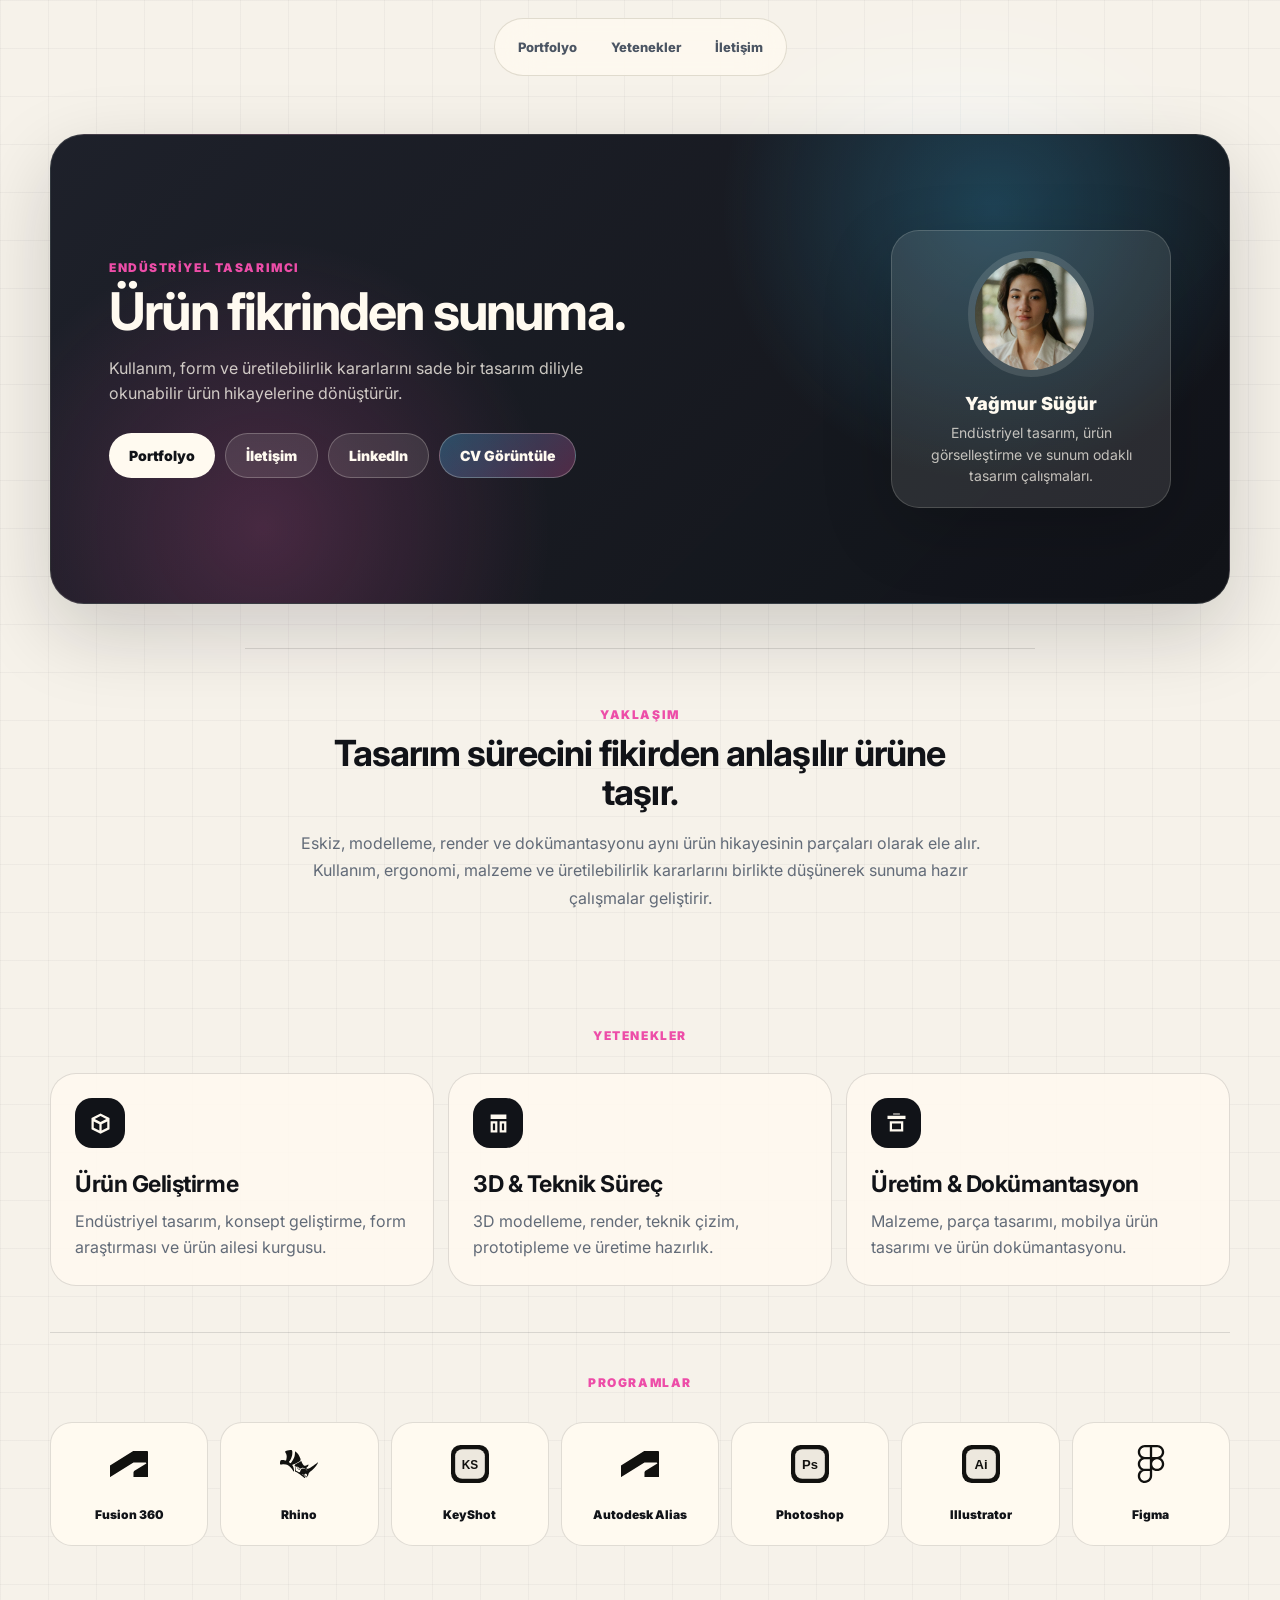
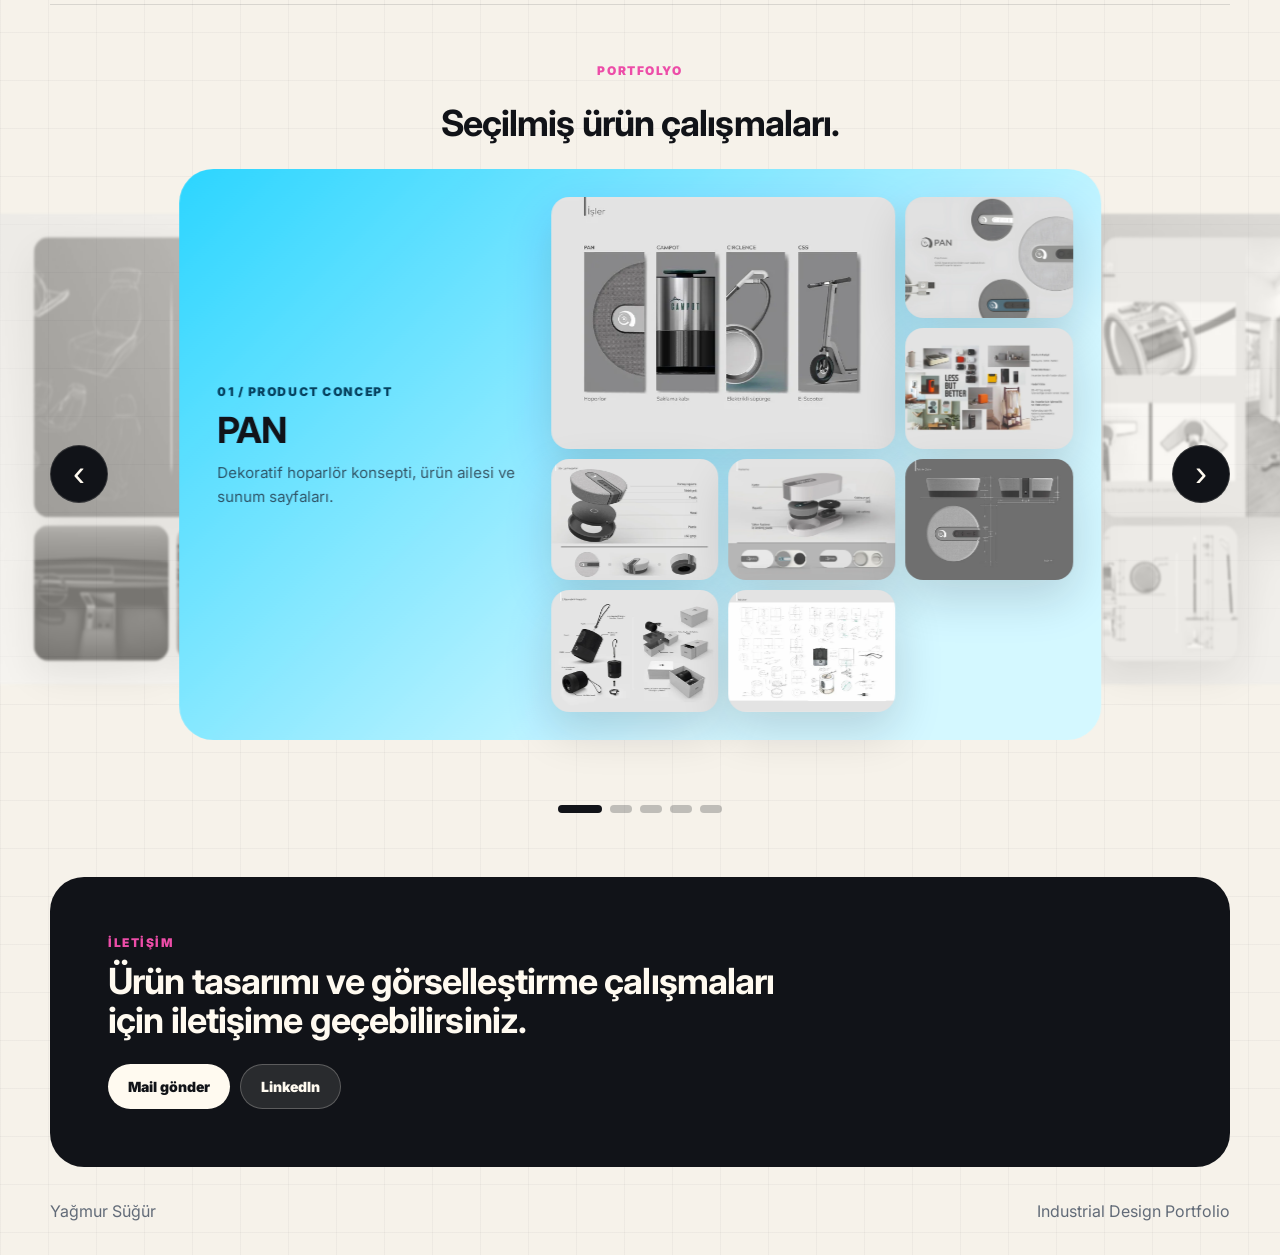
==== index.html @ 75acb57d "Refine portfolio layout and interactions" ====
<!doctype html>
<html lang="tr">
  <head>
    <meta charset="UTF-8" />
    <meta name="viewport" content="width=device-width, initial-scale=1.0" />
    <meta
      name="description"
      content="Yağmur Süğür endüstriyel tasarım portfolyosu. Ürün tasarımı, 3D modelleme, render, teknik çizim, prototipleme ve ürün görselleştirme çalışmaları."
    />
    <title>Yağmur Süğür | Industrial Design Portfolio</title>
    <link rel="icon" href="favicon.svg" type="image/svg+xml" />
    <link rel="preconnect" href="https://fonts.googleapis.com" />
    <link rel="preconnect" href="https://fonts.gstatic.com" crossorigin />
    <link
      href="https://fonts.googleapis.com/css2?family=Inter:wght@400;500;600;700;800;900&display=swap"
      rel="stylesheet"
    />
    <link rel="stylesheet" href="styles.css" />
  </head>
  <body>
    <header class="site-header">
      <nav class="nav" aria-label="Ana menü">
        <a href="#portfolio">Portfolyo</a>
        <a href="#skills">Yetenekler</a>
        <a href="#contact">İletişim</a>
      </nav>
    </header>

    <main id="top">
      <section class="hero-shell">
        <div class="mesh mesh-blue"></div>
        <div class="mesh mesh-pink"></div>
        <div class="mesh mesh-violet"></div>
        <div class="mesh mesh-mint"></div>

        <div class="hero-panel reveal">
          <div class="hero-copy">
            <p class="eyebrow">Endüstriyel Tasarımcı</p>
            <h1>Ürün fikrinden sunuma.</h1>
            <p>
              Kullanım, form ve üretilebilirlik kararlarını sade bir tasarım diliyle
              okunabilir ürün hikayelerine dönüştürür.
            </p>
            <div class="hero-actions">
              <a class="button primary" href="#portfolio">Portfolyo</a>
              <a class="button secondary" href="#contact">İletişim</a>
              <a
                class="button secondary"
                href="https://www.linkedin.com/in/yagmursugur/"
                target="_blank"
                rel="noreferrer"
              >
                LinkedIn
              </a>
              <a
                class="button ghost"
                href="assets/cv/Yagmur_Sugur_CV_2026.pdf"
                target="_blank"
                rel="noreferrer"
              >
                CV Görüntüle
              </a>
            </div>
          </div>

          <aside class="identity-card" aria-label="Yağmur Süğür hakkında">
            <img src="assets/profile/yagmur-sugur.webp" alt="Yağmur Süğür portre fotoğrafı" />
            <div>
              <p class="profile-name">Yağmur Süğür</p>
              <p>Endüstriyel tasarım, ürün görselleştirme ve sunum odaklı tasarım çalışmaları.</p>
            </div>
          </aside>
        </div>
      </section>

      <section class="statement reveal">
        <p class="section-kicker">Yaklaşım</p>
        <h2>Tasarım sürecini fikirden anlaşılır ürüne taşır.</h2>
        <p>
          Eskiz, modelleme, render ve dokümantasyonu aynı ürün hikayesinin parçaları
          olarak ele alır. Kullanım, ergonomi, malzeme ve üretilebilirlik kararlarını
          birlikte düşünerek sunuma hazır çalışmalar geliştirir.
        </p>
      </section>

      <section id="skills" class="skills-section reveal">
        <div class="section-heading compact-heading">
          <p class="section-kicker">Yetenekler</p>
        </div>
        <div class="skill-board">
          <article>
            <span class="skill-icon" aria-hidden="true">
              <svg viewBox="0 0 24 24"><path d="M12 3 4 7v10l8 4 8-4V7l-8-4Zm0 2.4 5.1 2.6L12 10.6 6.9 8 12 5.4ZM6 10.2l5 2.5v5.6l-5-2.5v-5.6Zm12 0v5.6l-5 2.5v-5.6l5-2.5Z"/></svg>
            </span>
            <h3>Ürün Geliştirme</h3>
            <p>Endüstriyel tasarım, konsept geliştirme, form araştırması ve ürün ailesi kurgusu.</p>
          </article>
          <article>
            <span class="skill-icon" aria-hidden="true">
              <svg viewBox="0 0 24 24"><path d="M5 4h14v4H5V4Zm0 6h6v10H5V10Zm8 0h6v10h-6V10Zm2 2v6h2v-6h-2Zm-8 0v6h2v-6H7Z"/></svg>
            </span>
            <h3>3D & Teknik Süreç</h3>
            <p>3D modelleme, render, teknik çizim, prototipleme ve üretime hazırlık.</p>
          </article>
          <article>
            <span class="skill-icon" aria-hidden="true">
              <svg viewBox="0 0 24 24"><path d="M4 5h16v3H4V5Zm2 5h12v9H6v-9Zm2 2v5h8v-5H8Zm1-9h6v1H9V3Z"/></svg>
            </span>
            <h3>Üretim & Dokümantasyon</h3>
            <p>Malzeme, parça tasarımı, mobilya ürün tasarımı ve ürün dokümantasyonu.</p>
          </article>
        </div>

        <div class="program-section reveal">
          <p class="section-kicker">Programlar</p>
          <div class="program-grid">
            <article><img src="assets/logos/autodesk.svg" alt="" /><span>Fusion 360</span></article>
            <article><img src="assets/logos/rhinoceros.svg" alt="" /><span>Rhino</span></article>
            <article><img src="assets/logos/keyshot.svg" alt="" /><span>KeyShot</span></article>
            <article><img src="assets/logos/autodesk.svg" alt="" /><span>Autodesk Alias</span></article>
            <article><img src="assets/logos/photoshop.svg" alt="" /><span>Photoshop</span></article>
            <article><img src="assets/logos/illustrator.svg" alt="" /><span>Illustrator</span></article>
            <article><img src="assets/logos/figma.svg" alt="" /><span>Figma</span></article>
          </div>
        </div>
      </section>

      <section id="portfolio" class="portfolio-section reveal">
        <div class="section-heading">
          <p class="section-kicker">Portfolyo</p>
          <h2>Seçilmiş ürün çalışmaları.</h2>
        </div>

        <div class="project-carousel" aria-label="Portfolyo carousel">
          <button class="carousel-control prev" type="button" aria-label="Önceki proje">‹</button>
          <div class="carousel-stage">
            <div class="project-track">
              <article class="project-card pan" data-project-card>
                <div class="project-info">
                  <p class="project-index">01 / Product Concept</p>
                  <h3>PAN</h3>
                  <p>Dekoratif hoparlör konsepti, ürün ailesi ve sunum sayfaları.</p>
                </div>
                <div class="project-gallery" data-project="pan"></div>
              </article>

              <article class="project-card circlence" data-project-card>
                <div class="project-info">
                  <p class="project-index">02 / Product Design</p>
                  <h3>Circlence</h3>
                  <p>Form, ölçülendirme ve kullanım bağlamını birleştiren konsept çalışma.</p>
                </div>
                <div class="project-gallery" data-project="circlence"></div>
              </article>

              <article class="project-card scooter" data-project-card>
                <div class="project-info">
                  <p class="project-index">03 / Mobility Detail</p>
                  <h3>Scooter Parça Tasarımı</h3>
                  <p>Mikro mobilite için parça çözümü, teknik detay ve ürün anlatımı.</p>
                </div>
                <div class="project-gallery" data-project="scooter"></div>
              </article>

              <article class="project-card campot" data-project-card>
                <div class="project-info">
                  <p class="project-index">04 / Outdoor Product</p>
                  <h3>Campot</h3>
                  <p>Dış mekan ürünü için eskiz, render ve konsept sunum dili.</p>
                </div>
                <div class="project-gallery" data-project="campot"></div>
              </article>

              <article class="project-card eskiz" data-project-card>
                <div class="project-info">
                  <p class="project-index">05 / Sketch Archive</p>
                  <h3>Eskiz ve İdeasyon</h3>
                  <p>Hızlı eskiz, oran araştırması ve form denemeleri.</p>
                </div>
                <div class="project-gallery" data-project="eskiz"></div>
              </article>
            </div>
          </div>
          <button class="carousel-control next" type="button" aria-label="Sonraki proje">›</button>
          <div class="carousel-dots" aria-label="Carousel göstergeleri"></div>
        </div>
      </section>

      <section id="contact" class="contact reveal">
        <p class="section-kicker">İletişim</p>
        <h2>Ürün tasarımı ve görselleştirme çalışmaları için iletişime geçebilirsiniz.</h2>
        <div class="contact-actions">
          <a class="button primary" href="mailto:yagmur.sugur13@gmail.com">Mail gönder</a>
          <a
            class="button secondary"
            href="https://www.linkedin.com/in/yagmursugur/"
            target="_blank"
            rel="noreferrer"
          >
            LinkedIn
          </a>
        </div>
      </section>
    </main>

    <footer class="footer">
      <span>Yağmur Süğür</span>
      <span>Industrial Design Portfolio</span>
    </footer>

    <dialog class="lightbox" id="lightbox">
      <button class="lightbox-close" aria-label="Görseli kapat">×</button>
      <img id="lightboxImage" alt="" />
      <p id="lightboxCaption"></p>
    </dialog>

    <script src="script.js"></script>
  </body>
</html>
---- styles.css ----
:root {
  --ink: #111318;
  --hero: #171a21;
  --muted: #626b78;
  --paper: #f6f2ea;
  --cream: #fffaf0;
  --line: rgba(17, 19, 24, 0.13);
  --blue: #37c7ff;
  --pink: #ff5bb7;
  --violet: #986dff;
  --mint: #42f2bf;
  --shadow: 0 28px 80px rgba(17, 19, 24, 0.18);
}

* {
  box-sizing: border-box;
}

html {
  scroll-behavior: smooth;
}

body {
  margin: 0;
  background:
    linear-gradient(rgba(17, 19, 24, 0.035) 1px, transparent 1px),
    linear-gradient(90deg, rgba(17, 19, 24, 0.035) 1px, transparent 1px),
    var(--paper);
  background-size: 48px 48px;
  color: var(--ink);
  font-family: Inter, Arial, sans-serif;
  letter-spacing: 0;
}

img,
svg {
  display: block;
  max-width: 100%;
}

a {
  color: inherit;
  text-decoration: none;
}

.site-header {
  align-items: center;
  backdrop-filter: blur(22px);
  background: rgba(255, 250, 240, 0.78);
  border: 1px solid rgba(221, 215, 202, 0.9);
  border-radius: 999px;
  display: flex;
  justify-content: center;
  margin: 18px auto 0;
  padding: 8px;
  position: sticky;
  top: 16px;
  width: fit-content;
  max-width: calc(100% - 32px);
  z-index: 50;
}

.nav {
  display: flex;
  gap: 4px;
  justify-content: center;
}

.nav a {
  border-radius: 999px;
  color: #4b5563;
  font-size: 13px;
  font-weight: 800;
  padding: 12px 15px;
  transition: background 180ms ease, color 180ms ease;
}

.nav a:hover {
  background: var(--ink);
  color: var(--cream);
}

main,
.footer {
  margin-inline: auto;
  width: min(1180px, calc(100% - 32px));
}

.hero-shell {
  padding: 58px 0 44px;
  position: relative;
}

.mesh {
  border-radius: 999px;
  filter: blur(58px);
  mix-blend-mode: screen;
  opacity: 0.72;
  position: absolute;
  z-index: 0;
}

.mesh-blue {
  animation: meshBlue 14s ease-in-out infinite alternate;
  background: var(--blue);
  height: 290px;
  right: 8%;
  top: 34px;
  width: 350px;
}

.mesh-pink {
  animation: meshPink 16s ease-in-out infinite alternate;
  background: var(--pink);
  bottom: 58px;
  height: 250px;
  left: 8%;
  width: 320px;
}

.mesh-violet {
  animation: meshViolet 18s ease-in-out infinite alternate;
  background: var(--violet);
  height: 240px;
  left: 46%;
  top: 138px;
  width: 280px;
}

.mesh-mint {
  animation: meshMint 17s ease-in-out infinite alternate;
  background: var(--mint);
  bottom: 100px;
  height: 220px;
  right: 28%;
  width: 260px;
}

.hero-panel {
  background:
    radial-gradient(circle at 80% 16%, rgba(55, 199, 255, 0.24), transparent 17rem),
    radial-gradient(circle at 18% 84%, rgba(255, 91, 183, 0.2), transparent 18rem),
    linear-gradient(135deg, rgba(30, 33, 43, 0.96), rgba(17, 19, 24, 0.99)),
    var(--hero);
  border: 1px solid rgba(255, 250, 240, 0.12);
  border-radius: 34px;
  box-shadow: var(--shadow);
  color: var(--cream);
  display: grid;
  gap: clamp(24px, 4vw, 50px);
  grid-template-columns: minmax(0, 1fr) 280px;
  min-height: 470px;
  overflow: visible;
  padding: clamp(28px, 5vw, 58px);
  position: relative;
  z-index: 1;
}

.hero-copy {
  align-self: center;
  max-width: 660px;
}

.eyebrow,
.section-kicker,
.project-index {
  color: #ed4da8;
  font-size: 12px;
  font-weight: 900;
  letter-spacing: 0.13em;
  margin: 0 0 12px;
  text-transform: uppercase;
}

h1,
h2,
h3,
p {
  margin-top: 0;
}

h1 {
  font-size: clamp(34px, 5vw, 52px);
  letter-spacing: -0.035em;
  line-height: 0.98;
  margin-bottom: 18px;
}

h2 {
  font-size: clamp(25px, 3vw, 36px);
  letter-spacing: -0.025em;
  line-height: 1.08;
  margin-bottom: 0;
}

h3 {
  font-size: clamp(23px, 3vw, 36px);
  letter-spacing: -0.025em;
  line-height: 1.06;
  margin-bottom: 12px;
}

.hero-copy p:not(.eyebrow) {
  color: rgba(255, 250, 240, 0.78);
  font-size: 16px;
  line-height: 1.62;
  max-width: 540px;
}

.hero-actions,
.contact-actions {
  display: flex;
  flex-wrap: wrap;
  gap: 10px;
}

.hero-actions {
  margin-top: 26px;
}

.button {
  align-items: center;
  border-radius: 999px;
  display: inline-flex;
  font-size: 14px;
  font-weight: 900;
  min-height: 45px;
  padding: 0 20px;
  transition: transform 180ms ease, background 180ms ease, color 180ms ease, border-color 180ms ease;
}

.button:hover {
  transform: translateY(-2px);
}

.button.primary {
  background: var(--cream);
  color: var(--ink);
}

.button.secondary {
  background: rgba(255, 250, 240, 0.1);
  border: 1px solid rgba(255, 250, 240, 0.24);
  color: var(--cream);
}

.button.secondary:hover {
  background: rgba(255, 250, 240, 0.18);
}

.button.ghost {
  background: linear-gradient(135deg, rgba(55, 199, 255, 0.28), rgba(255, 91, 183, 0.25));
  border: 1px solid rgba(255, 250, 240, 0.26);
  color: var(--cream);
}

.identity-card {
  align-self: center;
  background: rgba(255, 250, 240, 0.1);
  border: 1px solid rgba(255, 250, 240, 0.16);
  border-radius: 28px;
  box-shadow: 0 22px 70px rgba(0, 0, 0, 0.18);
  display: grid;
  justify-items: center;
  padding: 20px;
  text-align: center;
}

.identity-card img {
  aspect-ratio: 1;
  border: 7px solid rgba(255, 250, 240, 0.12);
  border-radius: 50%;
  height: 126px;
  margin-bottom: 16px;
  object-fit: cover;
  width: 126px;
}

.profile-name {
  color: var(--cream);
  font-size: 18px;
  font-weight: 900;
  margin-bottom: 8px;
}

.identity-card p:not(.profile-name) {
  color: rgba(255, 250, 240, 0.72);
  font-size: 14px;
  line-height: 1.55;
  margin-bottom: 0;
}

.statement,
.skills-section,
.portfolio-section {
  padding: 58px 0;
}

.statement {
  border-top: 1px solid var(--line);
  margin-inline: auto;
  max-width: 790px;
  text-align: center;
}

.statement h2 {
  margin-inline: auto;
  max-width: 690px;
}

.statement p:last-child {
  color: var(--muted);
  font-size: 16px;
  line-height: 1.72;
  margin: 18px auto 0;
  max-width: 720px;
}

.section-heading {
  display: grid;
  gap: 14px;
  justify-items: center;
  margin-bottom: 26px;
  text-align: center;
}

.compact-heading {
  margin-bottom: 18px;
}

.skill-board {
  display: grid;
  gap: 14px;
  grid-template-columns: repeat(3, 1fr);
}

.skill-board article {
  background: rgba(255, 250, 240, 0.86);
  border: 1px solid var(--line);
  border-radius: 26px;
  min-height: 210px;
  padding: 24px;
}

.skill-icon {
  align-items: center;
  background: var(--ink);
  border-radius: 17px;
  color: var(--cream);
  display: inline-flex;
  height: 50px;
  justify-content: center;
  margin-bottom: 24px;
  width: 50px;
}

.skill-icon svg {
  fill: currentColor;
  height: 27px;
  width: 27px;
}

.skill-board h3 {
  font-size: 23px;
  letter-spacing: -0.02em;
  line-height: 1.08;
}

.skill-board p {
  color: var(--muted);
  line-height: 1.62;
  margin-bottom: 0;
}

.program-section {
  border-top: 1px solid var(--line);
  display: grid;
  gap: 20px;
  justify-items: center;
  margin-top: 46px;
  padding-top: 42px;
  text-align: center;
}

.program-grid {
  display: grid;
  gap: 12px;
  grid-template-columns: repeat(7, minmax(0, 1fr));
  width: 100%;
}

.program-grid article {
  align-items: center;
  background: var(--cream);
  border: 1px solid var(--line);
  border-radius: 22px;
  display: grid;
  gap: 12px;
  justify-items: center;
  min-height: 124px;
  padding: 16px 10px;
  text-align: center;
}

.program-grid img {
  height: 38px;
  object-fit: contain;
  width: 38px;
}

.program-grid span {
  color: var(--ink);
  font-size: 12px;
  font-weight: 900;
  line-height: 1.2;
}

.portfolio-section {
  border-top: 1px solid var(--line);
  overflow: visible;
  padding-bottom: 64px;
}

.project-carousel {
  align-items: center;
  display: grid;
  grid-template-columns: 58px minmax(0, 1fr) 58px;
  gap: 12px;
  margin-inline: calc((100vw - min(1180px, calc(100vw - 32px))) / -2);
  padding-inline: max(18px, calc((100vw - 1180px) / 2));
  position: relative;
}

.carousel-stage {
  min-height: 610px;
  overflow: visible;
  perspective: 1500px;
  position: relative;
}

.project-track {
  height: 100%;
  position: relative;
}

.project-card {
  border-radius: 34px;
  color: var(--ink);
  display: grid;
  gap: 24px;
  grid-template-columns: 0.38fr 0.62fr;
  left: 50%;
  min-height: 560px;
  opacity: 0;
  padding: 28px;
  pointer-events: none;
  position: absolute;
  top: 0;
  transform: translateX(-50%) scale(0.82);
  transition: transform 580ms cubic-bezier(0.22, 1, 0.36, 1), opacity 580ms ease, filter 580ms ease;
  width: min(72vw, 980px);
}

.project-card.pan { background: linear-gradient(135deg, #3fd1ff, #d8f7ff 72%); }
.project-card.circlence { background: linear-gradient(135deg, #a681ff, #f0e9ff 72%); }
.project-card.scooter { background: linear-gradient(135deg, #36e9a8, #dffff0 72%); }
.project-card.campot { background: linear-gradient(135deg, #ff7b54, #ffe4cf 72%); }
.project-card.eskiz { background: linear-gradient(135deg, #c4f13d, #f4ffd7 72%); }

.project-card.is-active {
  filter: grayscale(0) saturate(1.16) blur(0);
  opacity: 1;
  pointer-events: auto;
  transform: translateX(-50%) translateZ(88px) scale(1);
  z-index: 4;
}

.project-card.is-prev {
  filter: grayscale(1) saturate(0) blur(1.5px);
  opacity: 0.52;
  transform: translateX(-108%) rotateY(16deg) scale(0.84);
  z-index: 2;
}

.project-card.is-next {
  filter: grayscale(1) saturate(0) blur(1.5px);
  opacity: 0.52;
  transform: translateX(8%) rotateY(-16deg) scale(0.84);
  z-index: 2;
}

.project-card.is-far {
  filter: grayscale(1) saturate(0) blur(4px);
  opacity: 0;
  transform: translateX(-50%) scale(0.72);
  z-index: 1;
}

.project-info {
  align-self: center;
  padding: 10px;
}

.project-card .project-index {
  color: #0d4058;
}

.project-info p:not(.project-index) {
  color: rgba(17, 19, 24, 0.68);
  font-size: 15px;
  line-height: 1.62;
  max-width: 370px;
}

.project-gallery {
  display: grid;
  gap: 10px;
  grid-template-columns: repeat(3, 1fr);
}

.project-gallery button {
  background: transparent;
  border: 0;
  cursor: zoom-in;
  padding: 0;
}

.project-gallery img {
  aspect-ratio: 1.38 / 1;
  background: var(--cream);
  border-radius: 18px;
  box-shadow: 0 18px 48px rgba(17, 19, 24, 0.16);
  height: 100%;
  object-fit: cover;
  transition: filter 180ms ease, transform 180ms ease;
  width: 100%;
}

.project-gallery button:first-child {
  grid-column: span 2;
  grid-row: span 2;
}

.project-gallery button:hover img {
  filter: saturate(1.08) contrast(1.04);
  transform: translateY(-3px);
}

.carousel-control {
  align-items: center;
  background: var(--ink);
  border: 1px solid rgba(255, 250, 240, 0.14);
  border-radius: 50%;
  color: var(--cream);
  cursor: pointer;
  display: inline-flex;
  font-size: 36px;
  height: 58px;
  justify-content: center;
  position: relative;
  z-index: 8;
  width: 58px;
}

.carousel-dots {
  display: flex;
  gap: 8px;
  grid-column: 2;
  justify-content: center;
  margin-top: 14px;
}

.carousel-dots button {
  background: rgba(17, 19, 24, 0.24);
  border: 0;
  border-radius: 999px;
  cursor: pointer;
  height: 8px;
  padding: 0;
  width: 22px;
}

.carousel-dots button.is-active {
  background: var(--ink);
  width: 44px;
}

.contact {
  background: var(--ink);
  border-radius: 34px;
  color: var(--cream);
  margin-bottom: 34px;
  padding: clamp(32px, 6vw, 58px);
}

.contact h2 {
  color: var(--cream);
  margin-bottom: 24px;
  max-width: 720px;
}

.contact .button.primary {
  background: var(--cream);
  color: var(--ink);
}

.footer {
  color: var(--muted);
  display: flex;
  justify-content: space-between;
  padding: 0 0 34px;
}

.lightbox {
  background: transparent;
  border: 0;
  height: 100%;
  max-height: none;
  max-width: none;
  padding: 24px;
  width: 100%;
}

.lightbox::backdrop {
  background: rgba(17, 19, 24, 0.9);
}

.lightbox img {
  border-radius: 18px;
  box-shadow: var(--shadow);
  margin: 34px auto 12px;
  max-height: calc(100vh - 110px);
  object-fit: contain;
}

.lightbox p {
  color: var(--cream);
  text-align: center;
}

.lightbox-close {
  background: var(--cream);
  border: 0;
  border-radius: 50%;
  cursor: pointer;
  font-size: 34px;
  height: 48px;
  line-height: 1;
  position: fixed;
  right: 24px;
  top: 20px;
  width: 48px;
}

.reveal {
  opacity: 0;
  transform: translateY(22px);
  transition: opacity 700ms ease, transform 700ms cubic-bezier(0.22, 1, 0.36, 1);
}

.reveal.is-visible {
  opacity: 1;
  transform: translateY(0);
}

@keyframes meshBlue {
  from { transform: translate3d(0, 0, 0) scale(1); }
  to { transform: translate3d(-86px, 42px, 0) scale(1.18); }
}

@keyframes meshPink {
  from { transform: translate3d(0, 0, 0) scale(1); }
  to { transform: translate3d(98px, -36px, 0) scale(1.14); }
}

@keyframes meshViolet {
  from { transform: translate3d(0, 0, 0) scale(1); }
  to { transform: translate3d(34px, 84px, 0) scale(1.2); }
}

@keyframes meshMint {
  from { transform: translate3d(0, 0, 0) scale(1); }
  to { transform: translate3d(-44px, -70px, 0) scale(1.16); }
}

@media (max-width: 1080px) {
  .hero-panel,
  .skill-board {
    grid-template-columns: 1fr;
  }

  .hero-panel {
    min-height: auto;
  }

  .identity-card {
    justify-self: start;
    max-width: 320px;
  }

  .program-grid {
    grid-template-columns: repeat(4, 1fr);
  }

  .project-card {
    grid-template-columns: 1fr;
    width: min(78vw, 900px);
  }

  .carousel-stage {
    min-height: 820px;
  }
}

@media (max-width: 780px) {
  .site-header {
    border-radius: 999px;
  }

  .nav {
    flex-wrap: wrap;
  }

  .program-grid {
    grid-template-columns: repeat(2, 1fr);
  }

  .project-carousel {
    grid-template-columns: 44px minmax(0, 1fr) 44px;
    margin-inline: -11px;
    padding-inline: 0;
  }

  .carousel-control {
    font-size: 28px;
    height: 44px;
    width: 44px;
  }

  .project-card {
    width: min(86vw, 640px);
  }

  .project-card.is-prev,
  .project-card.is-next {
    opacity: 0.24;
  }
}

@media (max-width: 560px) {
  main,
  .footer,
  .site-header {
    width: min(100% - 22px, 1180px);
  }

  h1 {
    font-size: 35px;
  }

  h2 {
    font-size: 28px;
  }

  .hero-shell,
  .statement,
  .skills-section,
  .portfolio-section {
    padding-block: 40px;
  }

  .hero-panel,
  .project-card {
    border-radius: 24px;
    padding: 18px;
  }

  .identity-card {
    justify-self: stretch;
    max-width: none;
  }

  .project-gallery {
    grid-template-columns: 1fr;
  }

  .project-gallery button:first-child {
    grid-column: auto;
    grid-row: auto;
  }

  .carousel-stage {
    min-height: 1080px;
  }

  .footer {
    flex-direction: column;
    gap: 8px;
  }
}

@media (prefers-reduced-motion: reduce) {
  html {
    scroll-behavior: auto;
  }

  *,
  *::before,
  *::after {
    animation-duration: 1ms !important;
    animation-iteration-count: 1 !important;
    scroll-behavior: auto !important;
    transition-duration: 1ms !important;
  }

  .reveal {
    opacity: 1;
    transform: none;
  }
}
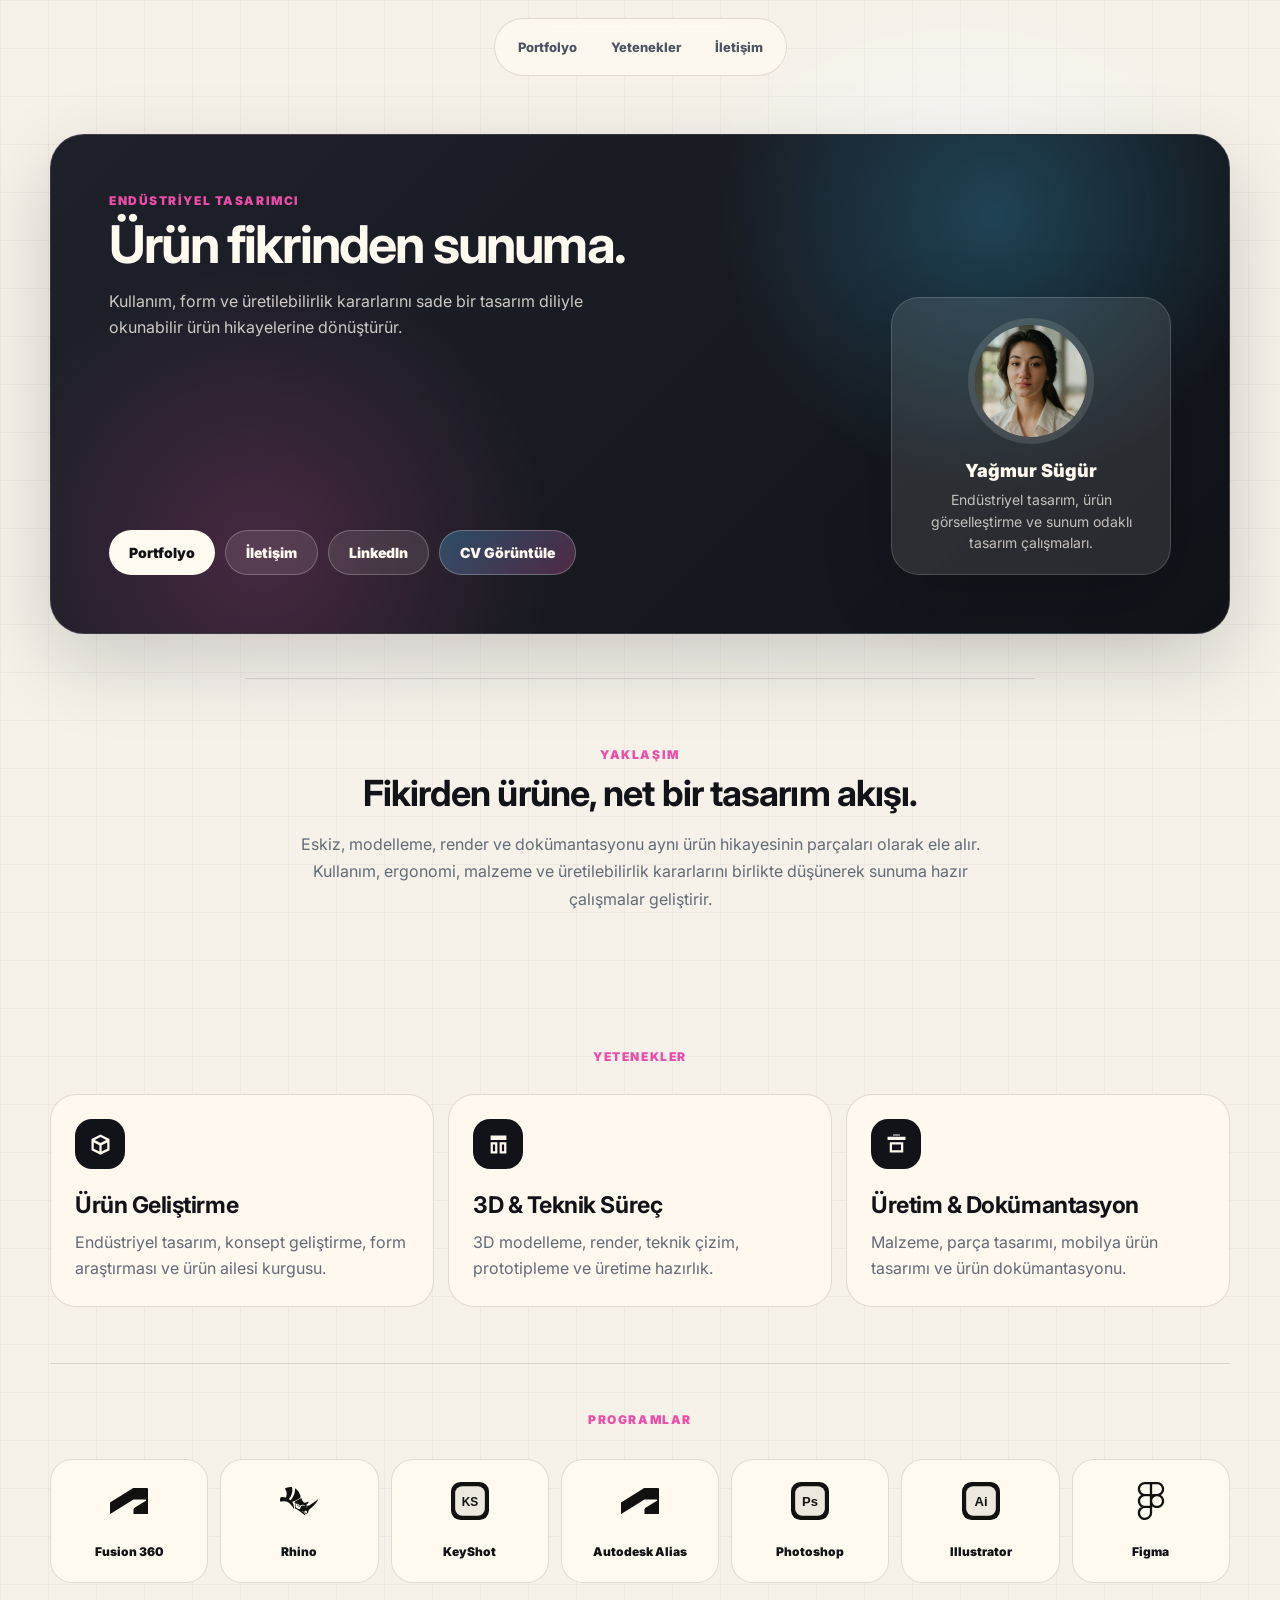
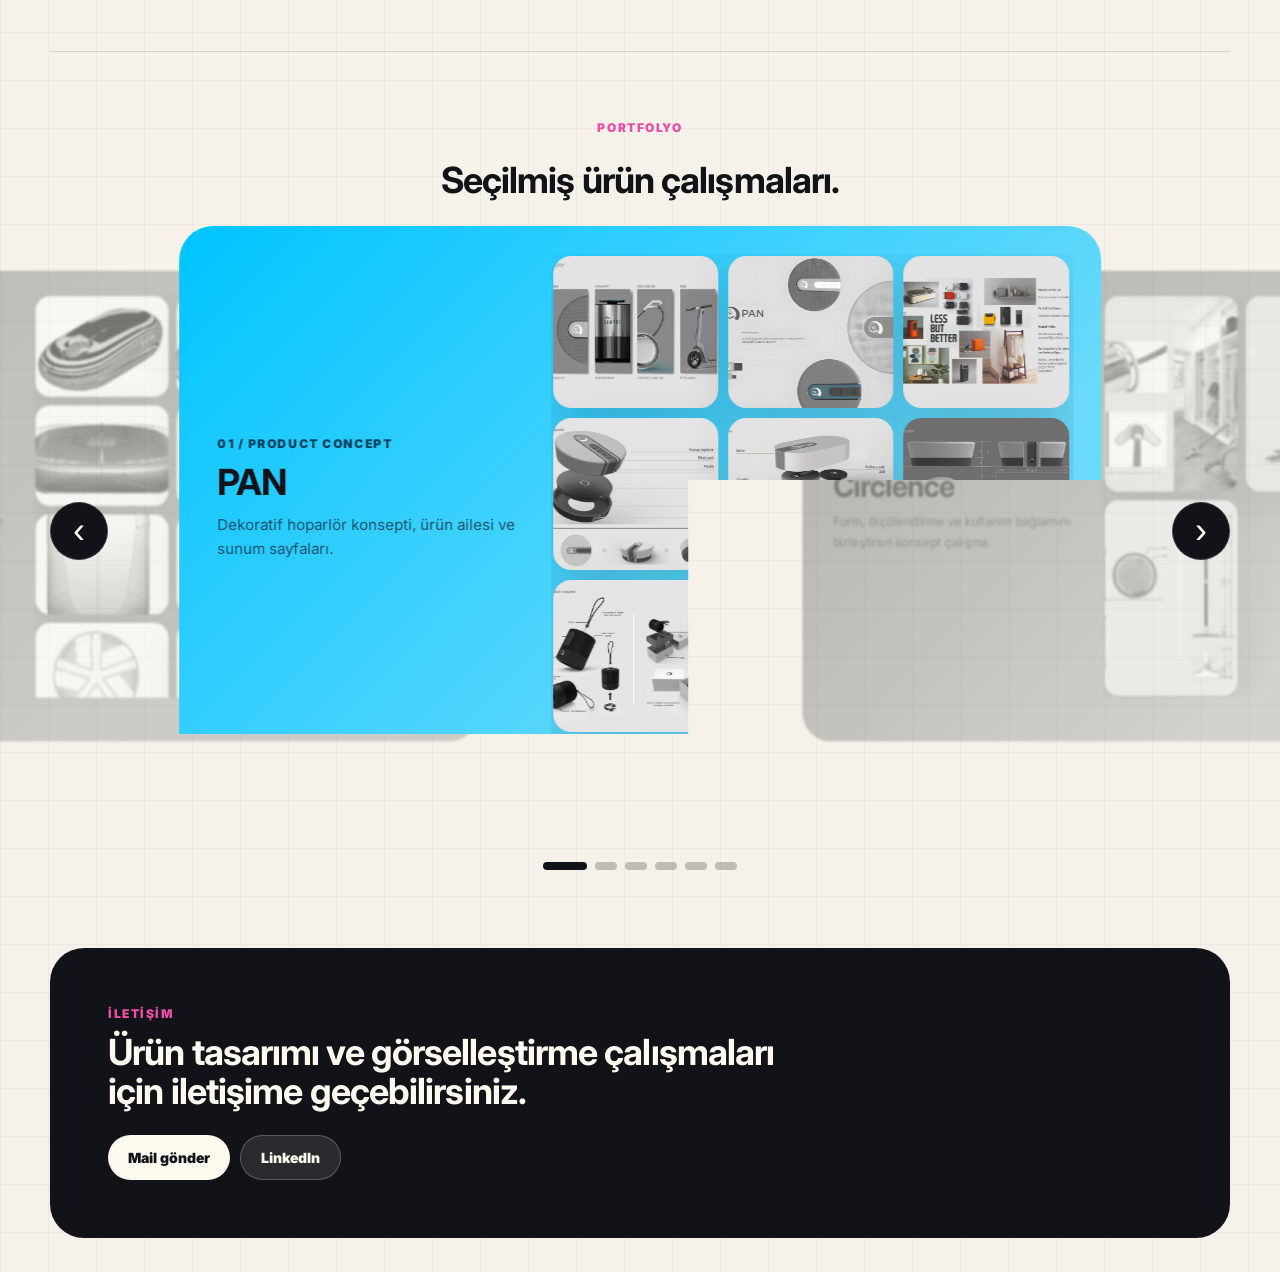
==== commit 91dc53f4: "Add Alias showcase and refine portfolio spacing" ====
--- a/index.html
+++ b/index.html
@@ -5,9 +5,9 @@
     <meta name="viewport" content="width=device-width, initial-scale=1.0" />
     <meta
       name="description"
-      content="Yağmur Süğür endüstriyel tasarım portfolyosu. Ürün tasarımı, 3D modelleme, render, teknik çizim, prototipleme ve ürün görselleştirme çalışmaları."
+      content="Yağmur Sügür endüstriyel tasarım portfolyosu. Ürün tasarımı, 3D modelleme, render, teknik çizim, prototipleme ve ürün görselleştirme çalışmaları."
     />
-    <title>Yağmur Süğür | Industrial Design Portfolio</title>
+    <title>Yağmur Sügür | Industrial Design Portfolio</title>
     <link rel="icon" href="favicon.svg" type="image/svg+xml" />
     <link rel="preconnect" href="https://fonts.googleapis.com" />
     <link rel="preconnect" href="https://fonts.gstatic.com" crossorigin />
@@ -63,10 +63,10 @@
             </div>
           </div>
 
-          <aside class="identity-card" aria-label="Yağmur Süğür hakkında">
-            <img src="assets/profile/yagmur-sugur.webp" alt="Yağmur Süğür portre fotoğrafı" />
+          <aside class="identity-card" aria-label="Yağmur Sügür hakkında">
+            <img src="assets/profile/yagmur-sugur.webp" alt="Yağmur Sügür portre fotoğrafı" />
             <div>
-              <p class="profile-name">Yağmur Süğür</p>
+              <p class="profile-name">Yağmur Sügür</p>
               <p>Endüstriyel tasarım, ürün görselleştirme ve sunum odaklı tasarım çalışmaları.</p>
             </div>
           </aside>
@@ -75,11 +75,11 @@
 
       <section class="statement reveal">
         <p class="section-kicker">Yaklaşım</p>
-        <h2>Tasarım sürecini fikirden anlaşılır ürüne taşır.</h2>
+        <h2>Fikirden ürüne, net bir tasarım akışı.</h2>
         <p>
-          Eskiz, modelleme, render ve dokümantasyonu aynı ürün hikayesinin parçaları
-          olarak ele alır. Kullanım, ergonomi, malzeme ve üretilebilirlik kararlarını
-          birlikte düşünerek sunuma hazır çalışmalar geliştirir.
+          Eskiz, modelleme, render ve dokümantasyonu aynı ürün hikayesinin parçaları olarak
+          ele alır. Kullanım, ergonomi, malzeme ve üretilebilirlik kararlarını birlikte
+          düşünerek sunuma hazır çalışmalar geliştirir.
         </p>
       </section>
 
@@ -156,7 +156,7 @@
               <article class="project-card scooter" data-project-card>
                 <div class="project-info">
                   <p class="project-index">03 / Mobility Detail</p>
-                  <h3>Scooter Parça Tasarımı</h3>
+                  <h3>Scooter Tasarımı</h3>
                   <p>Mikro mobilite için parça çözümü, teknik detay ve ürün anlatımı.</p>
                 </div>
                 <div class="project-gallery" data-project="scooter"></div>
@@ -178,6 +178,15 @@
                   <p>Hızlı eskiz, oran araştırması ve form denemeleri.</p>
                 </div>
                 <div class="project-gallery" data-project="eskiz"></div>
+              </article>
+
+              <article class="project-card alias" data-project-card>
+                <div class="project-info">
+                  <p class="project-index">06 / Alias Showcase</p>
+                  <h3>Alias Çizimleri</h3>
+                  <p>Autodesk Alias odaklı yüzey, form ve ürün detay çalışmaları.</p>
+                </div>
+                <div class="project-gallery project-gallery-scroll" data-project="alias"></div>
               </article>
             </div>
           </div>
@@ -202,12 +211,6 @@
         </div>
       </section>
     </main>
-
-    <footer class="footer">
-      <span>Yağmur Süğür</span>
-      <span>Industrial Design Portfolio</span>
-    </footer>
-
     <dialog class="lightbox" id="lightbox">
       <button class="lightbox-close" aria-label="Görseli kapat">×</button>
       <img id="lightboxImage" alt="" />
--- a/styles.css
+++ b/styles.css
@@ -80,8 +80,7 @@
   color: var(--cream);
 }
 
-main,
-.footer {
+main {
   margin-inline: auto;
   width: min(1180px, calc(100% - 32px));
 }
@@ -149,7 +148,7 @@
   display: grid;
   gap: clamp(24px, 4vw, 50px);
   grid-template-columns: minmax(0, 1fr) 280px;
-  min-height: 470px;
+  min-height: 500px;
   overflow: visible;
   padding: clamp(28px, 5vw, 58px);
   position: relative;
@@ -157,7 +156,9 @@
 }
 
 .hero-copy {
-  align-self: center;
+  align-self: stretch;
+  display: flex;
+  flex-direction: column;
   max-width: 660px;
 }
 
@@ -215,7 +216,8 @@
 }
 
 .hero-actions {
-  margin-top: 26px;
+  margin-top: auto;
+  padding-top: 30px;
 }
 
 .button {
@@ -255,7 +257,7 @@
 }
 
 .identity-card {
-  align-self: center;
+  align-self: end;
   background: rgba(255, 250, 240, 0.1);
   border: 1px solid rgba(255, 250, 240, 0.16);
   border-radius: 28px;
@@ -293,7 +295,7 @@
 .statement,
 .skills-section,
 .portfolio-section {
-  padding: 58px 0;
+  padding: 68px 0;
 }
 
 .statement {
@@ -305,7 +307,7 @@
 
 .statement h2 {
   margin-inline: auto;
-  max-width: 690px;
+  max-width: 620px;
 }
 
 .statement p:last-child {
@@ -377,8 +379,8 @@
   display: grid;
   gap: 20px;
   justify-items: center;
-  margin-top: 46px;
-  padding-top: 42px;
+  margin-top: 56px;
+  padding-top: 48px;
   text-align: center;
 }
 
@@ -418,7 +420,7 @@
 .portfolio-section {
   border-top: 1px solid var(--line);
   overflow: visible;
-  padding-bottom: 64px;
+  padding-bottom: 78px;
 }
 
 .project-carousel {
@@ -461,11 +463,12 @@
   width: min(72vw, 980px);
 }
 
-.project-card.pan { background: linear-gradient(135deg, #3fd1ff, #d8f7ff 72%); }
-.project-card.circlence { background: linear-gradient(135deg, #a681ff, #f0e9ff 72%); }
-.project-card.scooter { background: linear-gradient(135deg, #36e9a8, #dffff0 72%); }
-.project-card.campot { background: linear-gradient(135deg, #ff7b54, #ffe4cf 72%); }
-.project-card.eskiz { background: linear-gradient(135deg, #c4f13d, #f4ffd7 72%); }
+.project-card.pan { background: linear-gradient(135deg, #16bff4, #76d7f3 72%); }
+.project-card.circlence { background: linear-gradient(135deg, #8a5cff, #bda8ff 72%); }
+.project-card.scooter { background: linear-gradient(135deg, #15d49a, #74e4be 72%); }
+.project-card.campot { background: linear-gradient(135deg, #ff6745, #ffa078 72%); }
+.project-card.eskiz { background: linear-gradient(135deg, #b5ec24, #d6f36b 72%); }
+.project-card.alias { background: linear-gradient(135deg, #2f8cff, #77aef5 72%); }
 
 .project-card.is-active {
   filter: grayscale(0) saturate(1.16) blur(0);
@@ -516,6 +519,14 @@
   display: grid;
   gap: 10px;
   grid-template-columns: repeat(3, 1fr);
+  max-height: 480px;
+  overflow: auto;
+  padding: 2px 4px 2px 2px;
+  scrollbar-color: rgba(17, 19, 24, 0.36) rgba(255, 250, 240, 0.32);
+}
+
+.project-gallery-scroll {
+  align-content: start;
 }
 
 .project-gallery button {
@@ -536,11 +547,6 @@
   width: 100%;
 }
 
-.project-gallery button:first-child {
-  grid-column: span 2;
-  grid-row: span 2;
-}
-
 .project-gallery button:hover img {
   filter: saturate(1.08) contrast(1.04);
   transform: translateY(-3px);
@@ -604,13 +610,6 @@
   color: var(--ink);
 }
 
-.footer {
-  color: var(--muted);
-  display: flex;
-  justify-content: space-between;
-  padding: 0 0 34px;
-}
-
 .lightbox {
   background: transparent;
   border: 0;
@@ -626,11 +625,15 @@
 }
 
 .lightbox img {
+  aspect-ratio: 16 / 10;
+  background: var(--cream);
   border-radius: 18px;
   box-shadow: var(--shadow);
+  height: min(78vh, 720px);
   margin: 34px auto 12px;
-  max-height: calc(100vh - 110px);
   object-fit: contain;
+  padding: 10px;
+  width: min(92vw, 1120px);
 }
 
 .lightbox p {
@@ -749,7 +752,6 @@
 
 @media (max-width: 560px) {
   main,
-  .footer,
   .site-header {
     width: min(100% - 22px, 1180px);
   }
@@ -784,18 +786,8 @@
     grid-template-columns: 1fr;
   }
 
-  .project-gallery button:first-child {
-    grid-column: auto;
-    grid-row: auto;
-  }
-
   .carousel-stage {
     min-height: 1080px;
-  }
-
-  .footer {
-    flex-direction: column;
-    gap: 8px;
   }
 }
 
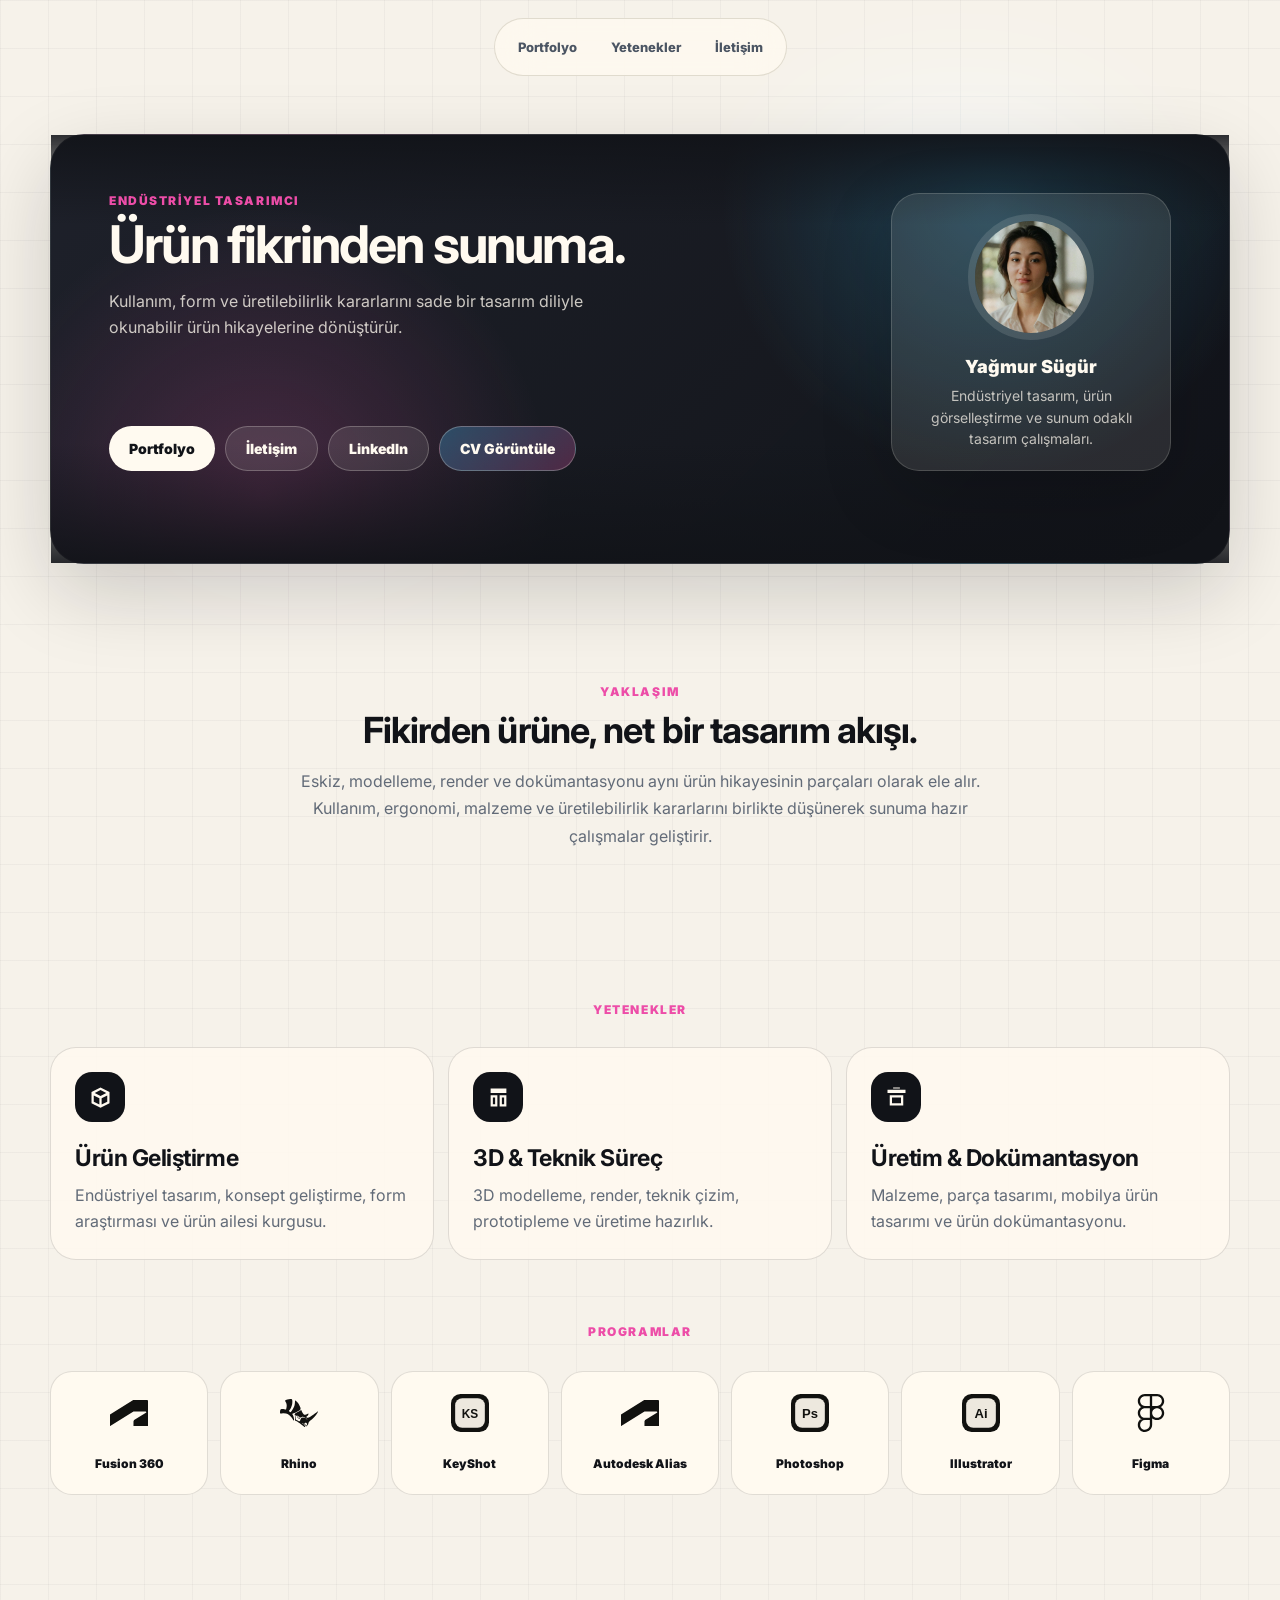
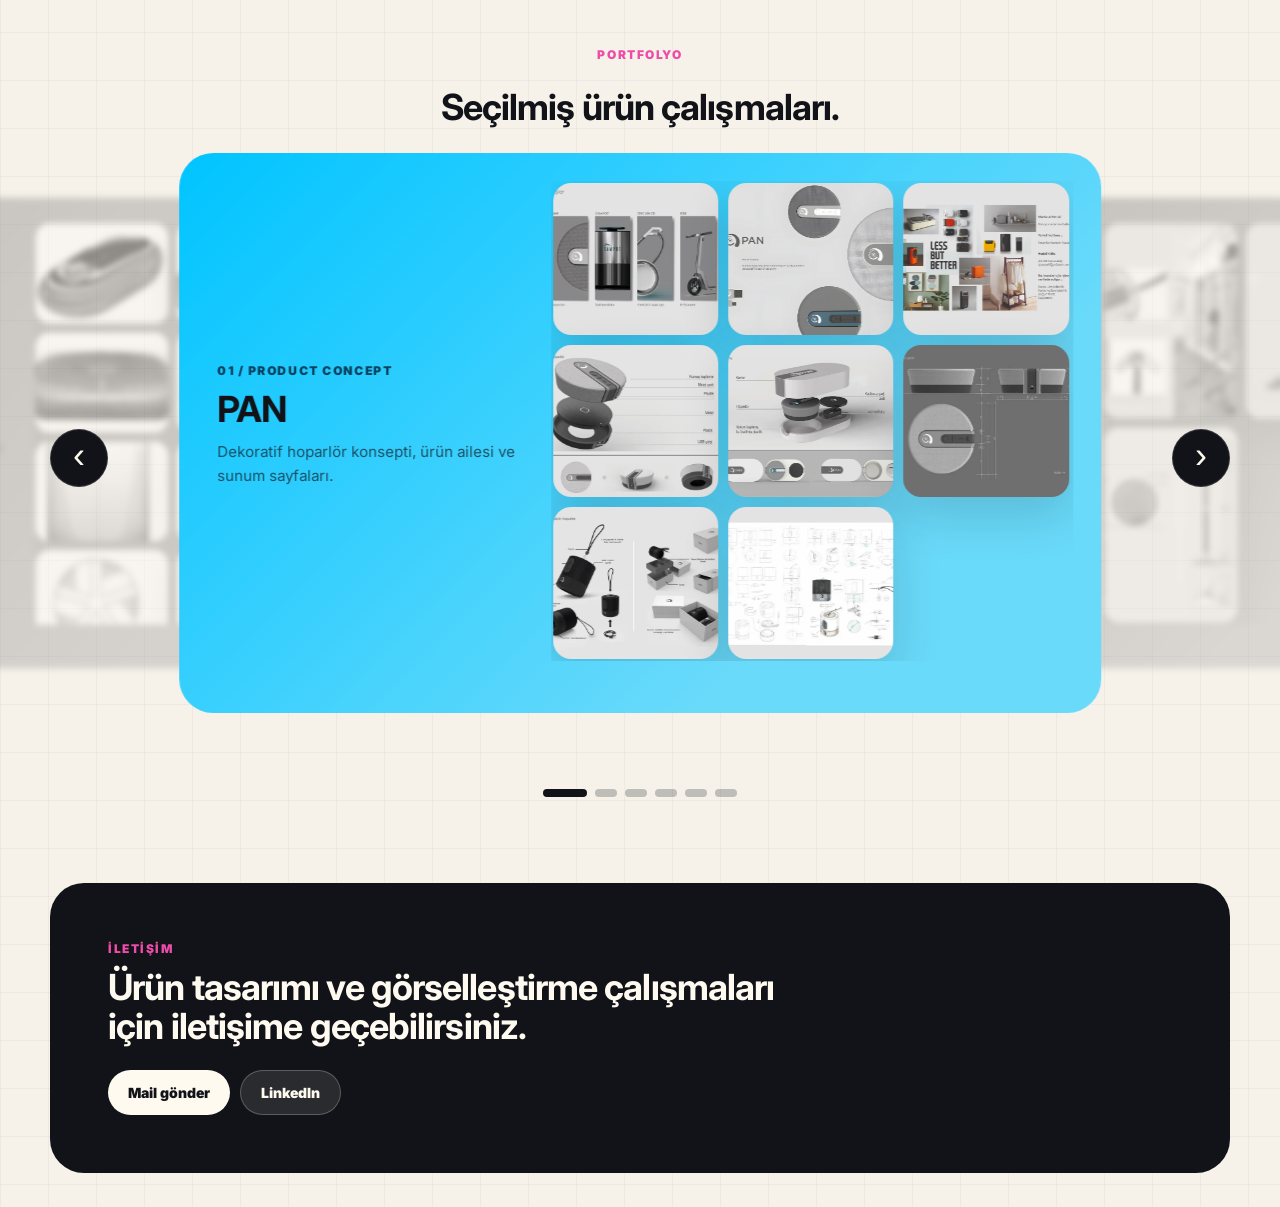
==== commit bb057c19: "Polish hero particles and mobile carousel" ====
--- a/index.html
+++ b/index.html
@@ -32,8 +32,19 @@
         <div class="mesh mesh-pink"></div>
         <div class="mesh mesh-violet"></div>
         <div class="mesh mesh-mint"></div>
-
         <div class="hero-panel reveal">
+          <div class="particle-field" aria-hidden="true">
+            <span></span>
+            <span></span>
+            <span></span>
+            <span></span>
+            <span></span>
+            <span></span>
+            <span></span>
+            <span></span>
+            <span></span>
+            <span></span>
+          </div>
           <div class="hero-copy">
             <p class="eyebrow">Endüstriyel Tasarımcı</p>
             <h1>Ürün fikrinden sunuma.</h1>
--- a/styles.css
+++ b/styles.css
@@ -90,6 +90,61 @@
   position: relative;
 }
 
+.particle-field {
+  inset: 0;
+  overflow: hidden;
+  pointer-events: none;
+  position: absolute;
+  z-index: 0;
+}
+
+.particle-field::before,
+.particle-field::after {
+  content: "";
+  left: 0;
+  pointer-events: none;
+  position: absolute;
+  right: 0;
+  z-index: 1;
+}
+
+.particle-field::before {
+  background: linear-gradient(180deg, rgba(17, 19, 24, 0.88) 0%, rgba(17, 19, 24, 0) 100%);
+  height: 90px;
+  top: 0;
+}
+
+.particle-field::after {
+  background: linear-gradient(0deg, rgba(17, 19, 24, 0.9) 0%, rgba(17, 19, 24, 0) 100%);
+  bottom: 0;
+  height: 120px;
+}
+
+.particle-field span {
+  animation: particleFloat 11s linear infinite;
+  align-self: flex-end;
+  background: rgba(255, 250, 240, 0.13);
+  border: 1px solid rgba(255, 250, 240, 0.18);
+  border-radius: 8px;
+  bottom: -70px;
+  box-shadow: 0 14px 34px rgba(0, 0, 0, 0.16);
+  height: 18px;
+  position: absolute;
+  transform: translateY(100%) rotate(-50deg);
+  width: 18px;
+}
+
+.particle-field span:nth-child(1) { animation-duration: 12s; left: 7%; }
+.particle-field span:nth-child(2) { animation-delay: 1.1s; animation-duration: 18s; filter: blur(3px); height: 26px; left: 18%; width: 46px; }
+.particle-field span:nth-child(3) { animation-delay: 1.6s; animation-duration: 10s; height: 36px; left: 29%; width: 18px; }
+.particle-field span:nth-child(4) { animation-delay: 0.4s; animation-duration: 14s; filter: blur(2px); height: 18px; left: 41%; width: 30px; }
+.particle-field span:nth-child(5) { animation-delay: 4s; animation-duration: 13s; filter: blur(1px); height: 24px; left: 52%; width: 38px; }
+.particle-field span:nth-child(6) { animation-delay: 2.2s; animation-duration: 11s; height: 44px; left: 64%; width: 32px; }
+.particle-field span:nth-child(7) { animation-duration: 15s; filter: blur(2.5px); height: 72px; left: 75%; width: 32px; }
+.particle-field span:nth-child(8) { animation-delay: 5s; animation-duration: 19s; filter: blur(4px); height: 18px; left: 84%; width: 54px; }
+.particle-field span:nth-child(9) { animation-delay: 2.8s; animation-duration: 12s; height: 30px; left: 92%; width: 38px; }
+.particle-field span:nth-child(10) { animation-delay: 6s; animation-duration: 16s; filter: blur(1px); height: 48px; left: 35%; width: 40px; }
+
 .mesh {
   border-radius: 999px;
   filter: blur(58px);
@@ -146,9 +201,10 @@
   box-shadow: var(--shadow);
   color: var(--cream);
   display: grid;
+  align-items: start;
   gap: clamp(24px, 4vw, 50px);
   grid-template-columns: minmax(0, 1fr) 280px;
-  min-height: 500px;
+  min-height: 430px;
   overflow: visible;
   padding: clamp(28px, 5vw, 58px);
   position: relative;
@@ -156,10 +212,13 @@
 }
 
 .hero-copy {
-  align-self: stretch;
+  align-self: start;
   display: flex;
   flex-direction: column;
   max-width: 660px;
+  min-height: 278px;
+  position: relative;
+  z-index: 2;
 }
 
 .eyebrow,
@@ -217,7 +276,7 @@
 
 .hero-actions {
   margin-top: auto;
-  padding-top: 30px;
+  padding-top: 0;
 }
 
 .button {
@@ -257,15 +316,18 @@
 }
 
 .identity-card {
-  align-self: end;
+  align-self: start;
   background: rgba(255, 250, 240, 0.1);
   border: 1px solid rgba(255, 250, 240, 0.16);
   border-radius: 28px;
   box-shadow: 0 22px 70px rgba(0, 0, 0, 0.18);
   display: grid;
+  height: fit-content;
   justify-items: center;
   padding: 20px;
+  position: relative;
   text-align: center;
+  z-index: 2;
 }
 
 .identity-card img {
@@ -295,11 +357,10 @@
 .statement,
 .skills-section,
 .portfolio-section {
-  padding: 68px 0;
+  padding: 76px 0;
 }
 
 .statement {
-  border-top: 1px solid var(--line);
   margin-inline: auto;
   max-width: 790px;
   text-align: center;
@@ -375,12 +436,11 @@
 }
 
 .program-section {
-  border-top: 1px solid var(--line);
   display: grid;
   gap: 20px;
   justify-items: center;
-  margin-top: 56px;
-  padding-top: 48px;
+  margin-top: 64px;
+  padding-top: 0;
   text-align: center;
 }
 
@@ -418,9 +478,8 @@
 }
 
 .portfolio-section {
-  border-top: 1px solid var(--line);
   overflow: visible;
-  padding-bottom: 78px;
+  padding-bottom: 86px;
 }
 
 .project-carousel {
@@ -479,15 +538,15 @@
 }
 
 .project-card.is-prev {
-  filter: grayscale(1) saturate(0) blur(1.5px);
-  opacity: 0.52;
+  filter: grayscale(1) saturate(0) blur(4px);
+  opacity: 0.42;
   transform: translateX(-108%) rotateY(16deg) scale(0.84);
   z-index: 2;
 }
 
 .project-card.is-next {
-  filter: grayscale(1) saturate(0) blur(1.5px);
-  opacity: 0.52;
+  filter: grayscale(1) saturate(0) blur(4px);
+  opacity: 0.42;
   transform: translateX(8%) rotateY(-16deg) scale(0.84);
   z-index: 2;
 }
@@ -563,6 +622,8 @@
   font-size: 36px;
   height: 58px;
   justify-content: center;
+  line-height: 0;
+  padding: 0 0 4px;
   position: relative;
   z-index: 8;
   width: 58px;
@@ -686,19 +747,18 @@
   to { transform: translate3d(-44px, -70px, 0) scale(1.16); }
 }
 
+@keyframes particleFloat {
+  from { transform: translateY(100%) rotate(-50deg); }
+  to { transform: translateY(calc(-620px - 100%)) rotate(20deg); }
+}
+
 @media (max-width: 1080px) {
-  .hero-panel,
   .skill-board {
     grid-template-columns: 1fr;
   }
 
   .hero-panel {
     min-height: auto;
-  }
-
-  .identity-card {
-    justify-self: start;
-    max-width: 320px;
   }
 
   .program-grid {
@@ -711,7 +771,7 @@
   }
 
   .carousel-stage {
-    min-height: 820px;
+    min-height: 760px;
   }
 }
 
@@ -737,16 +797,19 @@
   .carousel-control {
     font-size: 28px;
     height: 44px;
+    padding: 0 0 3px;
     width: 44px;
   }
 
   .project-card {
-    width: min(86vw, 640px);
+    min-height: 640px;
+    width: min(84vw, 620px);
   }
 
   .project-card.is-prev,
   .project-card.is-next {
-    opacity: 0.24;
+    filter: grayscale(1) saturate(0) blur(5px);
+    opacity: 0.18;
   }
 }
 
@@ -757,7 +820,7 @@
   }
 
   h1 {
-    font-size: 35px;
+    font-size: 31px;
   }
 
   h2 {
@@ -768,7 +831,7 @@
   .statement,
   .skills-section,
   .portfolio-section {
-    padding-block: 40px;
+    padding-block: 48px;
   }
 
   .hero-panel,
@@ -777,17 +840,118 @@
     padding: 18px;
   }
 
+  .hero-panel {
+    gap: 14px;
+    grid-template-columns: minmax(0, 1fr) 132px;
+    min-height: auto;
+  }
+
+  .hero-copy {
+    min-height: 312px;
+  }
+
+  .hero-copy p:not(.eyebrow) {
+    font-size: 14px;
+    line-height: 1.52;
+  }
+
+  .hero-actions {
+    gap: 8px;
+    margin-top: 20px;
+  }
+
+  .button {
+    font-size: 12px;
+    min-height: 39px;
+    padding: 0 14px;
+  }
+
   .identity-card {
-    justify-self: stretch;
-    max-width: none;
+    border-radius: 20px;
+    justify-self: end;
+    min-height: 312px;
+    max-width: 132px;
+    padding: 12px;
+  }
+
+  .identity-card img {
+    border-width: 4px;
+    height: 82px;
+    margin-bottom: 10px;
+    width: 82px;
+  }
+
+  .profile-name {
+    font-size: 13px;
+    margin-bottom: 6px;
+  }
+
+  .identity-card p:not(.profile-name) {
+    font-size: 10px;
+    line-height: 1.38;
   }
 
   .project-gallery {
+    gap: 8px;
     grid-template-columns: 1fr;
+    max-height: 330px;
   }
 
   .carousel-stage {
-    min-height: 1080px;
+    min-height: 665px;
+  }
+
+  .project-card {
+    gap: 18px;
+    min-height: 600px;
+    width: min(82vw, 360px);
+  }
+
+  .project-info {
+    padding: 0;
+  }
+
+  .project-info p:not(.project-index) {
+    font-size: 13px;
+    line-height: 1.5;
+  }
+
+  .project-card.is-prev {
+    transform: translateX(-96%) rotateY(14deg) scale(0.78);
+  }
+
+  .project-card.is-next {
+    transform: translateX(-4%) rotateY(-14deg) scale(0.78);
+  }
+}
+
+@media (max-width: 360px) {
+  .hero-panel {
+    grid-template-columns: 1fr;
+  }
+
+  .hero-copy {
+    min-height: auto;
+  }
+
+  .identity-card {
+    justify-self: start;
+    min-height: auto;
+    max-width: 190px;
+  }
+
+  .project-carousel {
+    grid-template-columns: 36px minmax(0, 1fr) 36px;
+  }
+
+  .carousel-control {
+    font-size: 24px;
+    height: 36px;
+    width: 36px;
+  }
+
+  .project-card {
+    width: min(80vw, 310px);
   }
 }
 
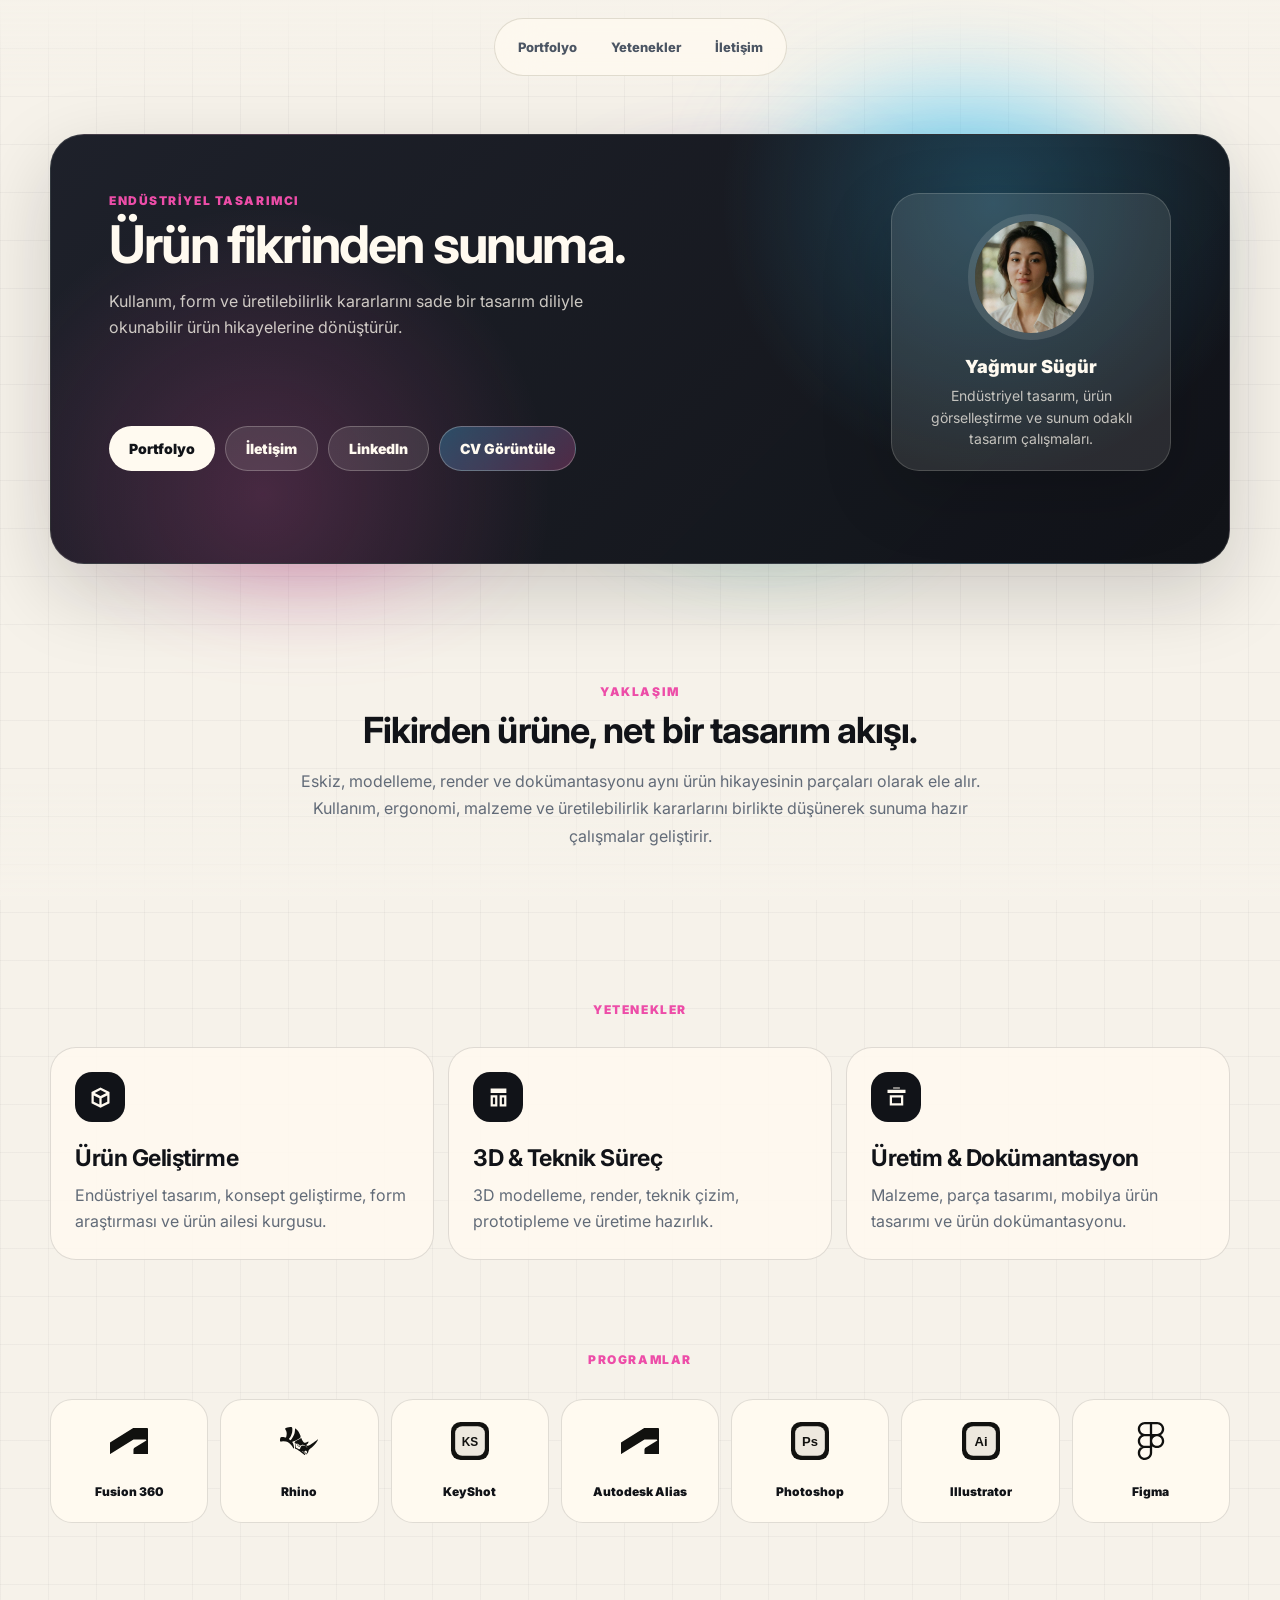
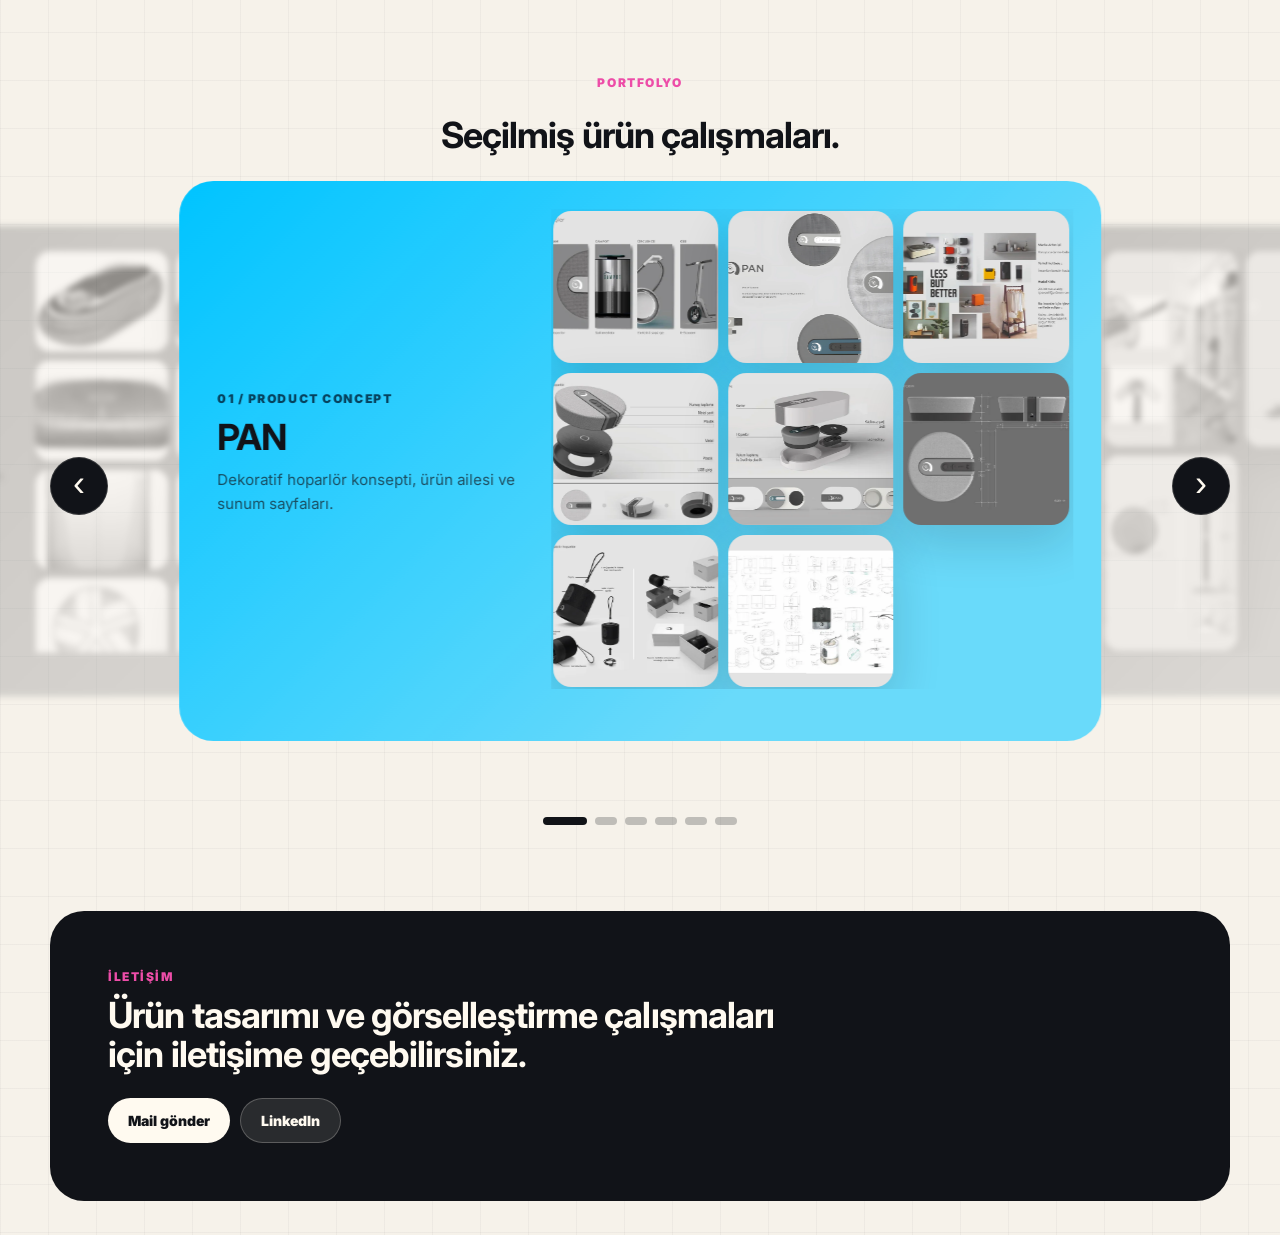
==== commit 4455ac85: "Move particles to site background" ====
--- a/index.html
+++ b/index.html
@@ -18,6 +18,19 @@
     <link rel="stylesheet" href="styles.css" />
   </head>
   <body>
+    <div class="site-particles" aria-hidden="true">
+      <span></span>
+      <span></span>
+      <span></span>
+      <span></span>
+      <span></span>
+      <span></span>
+      <span></span>
+      <span></span>
+      <span></span>
+      <span></span>
+    </div>
+
     <header class="site-header">
       <nav class="nav" aria-label="Ana menü">
         <a href="#portfolio">Portfolyo</a>
@@ -33,18 +46,6 @@
         <div class="mesh mesh-violet"></div>
         <div class="mesh mesh-mint"></div>
         <div class="hero-panel reveal">
-          <div class="particle-field" aria-hidden="true">
-            <span></span>
-            <span></span>
-            <span></span>
-            <span></span>
-            <span></span>
-            <span></span>
-            <span></span>
-            <span></span>
-            <span></span>
-            <span></span>
-          </div>
           <div class="hero-copy">
             <p class="eyebrow">Endüstriyel Tasarımcı</p>
             <h1>Ürün fikrinden sunuma.</h1>
--- a/styles.css
+++ b/styles.css
@@ -1,4 +1,4 @@
-:root {
+﻿:root {
   --ink: #111318;
   --hero: #171a21;
   --muted: #626b78;
@@ -30,6 +30,8 @@
   color: var(--ink);
   font-family: Inter, Arial, sans-serif;
   letter-spacing: 0;
+  min-height: 100vh;
+  position: relative;
 }
 
 img,
@@ -82,7 +84,9 @@
 
 main {
   margin-inline: auto;
+  position: relative;
   width: min(1180px, calc(100% - 32px));
+  z-index: 1;
 }
 
 .hero-shell {
@@ -90,16 +94,19 @@
   position: relative;
 }
 
-.particle-field {
-  inset: 0;
+.site-particles {
+  bottom: 0;
+  left: 0;
   overflow: hidden;
   pointer-events: none;
-  position: absolute;
+  position: fixed;
+  right: 0;
+  top: 0;
   z-index: 0;
 }
 
-.particle-field::before,
-.particle-field::after {
+.site-particles::before,
+.site-particles::after {
   content: "";
   left: 0;
   pointer-events: none;
@@ -108,42 +115,42 @@
   z-index: 1;
 }
 
-.particle-field::before {
-  background: linear-gradient(180deg, rgba(17, 19, 24, 0.88) 0%, rgba(17, 19, 24, 0) 100%);
+.site-particles::before {
+  background: linear-gradient(180deg, var(--paper) 0%, rgba(246, 242, 234, 0) 100%);
   height: 90px;
   top: 0;
 }
 
-.particle-field::after {
-  background: linear-gradient(0deg, rgba(17, 19, 24, 0.9) 0%, rgba(17, 19, 24, 0) 100%);
+.site-particles::after {
+  background: linear-gradient(0deg, var(--paper) 0%, rgba(246, 242, 234, 0) 100%);
   bottom: 0;
   height: 120px;
 }
 
-.particle-field span {
+.site-particles span {
   animation: particleFloat 11s linear infinite;
   align-self: flex-end;
-  background: rgba(255, 250, 240, 0.13);
-  border: 1px solid rgba(255, 250, 240, 0.18);
+  background: rgba(17, 19, 24, 0.075);
+  border: 1px solid rgba(17, 19, 24, 0.07);
   border-radius: 8px;
   bottom: -70px;
-  box-shadow: 0 14px 34px rgba(0, 0, 0, 0.16);
+  box-shadow: 0 14px 34px rgba(17, 19, 24, 0.08);
   height: 18px;
   position: absolute;
   transform: translateY(100%) rotate(-50deg);
   width: 18px;
 }
 
-.particle-field span:nth-child(1) { animation-duration: 12s; left: 7%; }
-.particle-field span:nth-child(2) { animation-delay: 1.1s; animation-duration: 18s; filter: blur(3px); height: 26px; left: 18%; width: 46px; }
-.particle-field span:nth-child(3) { animation-delay: 1.6s; animation-duration: 10s; height: 36px; left: 29%; width: 18px; }
-.particle-field span:nth-child(4) { animation-delay: 0.4s; animation-duration: 14s; filter: blur(2px); height: 18px; left: 41%; width: 30px; }
-.particle-field span:nth-child(5) { animation-delay: 4s; animation-duration: 13s; filter: blur(1px); height: 24px; left: 52%; width: 38px; }
-.particle-field span:nth-child(6) { animation-delay: 2.2s; animation-duration: 11s; height: 44px; left: 64%; width: 32px; }
-.particle-field span:nth-child(7) { animation-duration: 15s; filter: blur(2.5px); height: 72px; left: 75%; width: 32px; }
-.particle-field span:nth-child(8) { animation-delay: 5s; animation-duration: 19s; filter: blur(4px); height: 18px; left: 84%; width: 54px; }
-.particle-field span:nth-child(9) { animation-delay: 2.8s; animation-duration: 12s; height: 30px; left: 92%; width: 38px; }
-.particle-field span:nth-child(10) { animation-delay: 6s; animation-duration: 16s; filter: blur(1px); height: 48px; left: 35%; width: 40px; }
+.site-particles span:nth-child(1) { animation-duration: 12s; left: 7%; }
+.site-particles span:nth-child(2) { animation-delay: 1.1s; animation-duration: 18s; filter: blur(3px); height: 26px; left: 18%; width: 46px; }
+.site-particles span:nth-child(3) { animation-delay: 1.6s; animation-duration: 10s; height: 36px; left: 29%; width: 18px; }
+.site-particles span:nth-child(4) { animation-delay: 0.4s; animation-duration: 14s; filter: blur(2px); height: 18px; left: 41%; width: 30px; }
+.site-particles span:nth-child(5) { animation-delay: 4s; animation-duration: 13s; filter: blur(1px); height: 24px; left: 52%; width: 38px; }
+.site-particles span:nth-child(6) { animation-delay: 2.2s; animation-duration: 11s; height: 44px; left: 64%; width: 32px; }
+.site-particles span:nth-child(7) { animation-duration: 15s; filter: blur(2.5px); height: 72px; left: 75%; width: 32px; }
+.site-particles span:nth-child(8) { animation-delay: 5s; animation-duration: 19s; filter: blur(4px); height: 18px; left: 84%; width: 54px; }
+.site-particles span:nth-child(9) { animation-delay: 2.8s; animation-duration: 12s; height: 30px; left: 92%; width: 38px; }
+.site-particles span:nth-child(10) { animation-delay: 6s; animation-duration: 16s; filter: blur(1px); height: 48px; left: 35%; width: 40px; }
 
 .mesh {
   border-radius: 999px;
@@ -439,7 +446,7 @@
   display: grid;
   gap: 20px;
   justify-items: center;
-  margin-top: 64px;
+  margin-top: 92px;
   padding-top: 0;
   text-align: center;
 }
@@ -974,3 +981,4 @@
     transform: none;
   }
 }
+
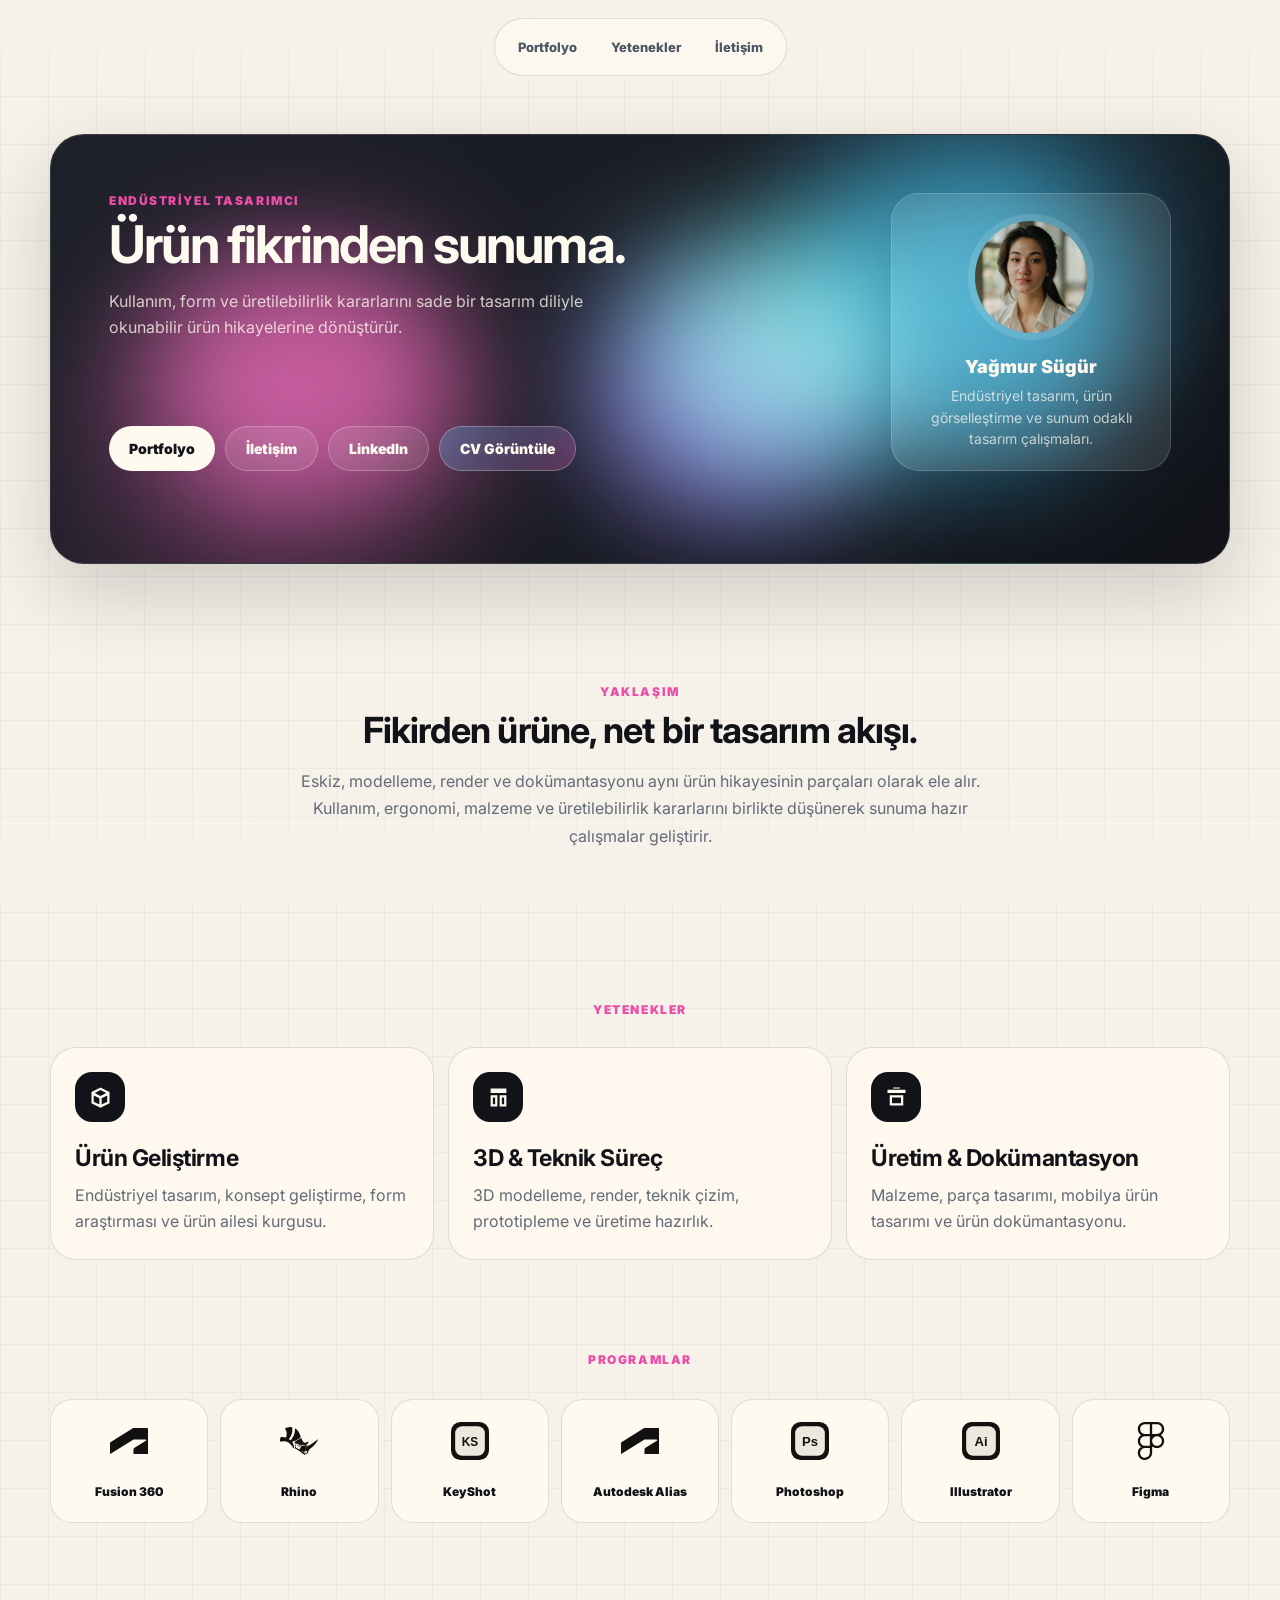
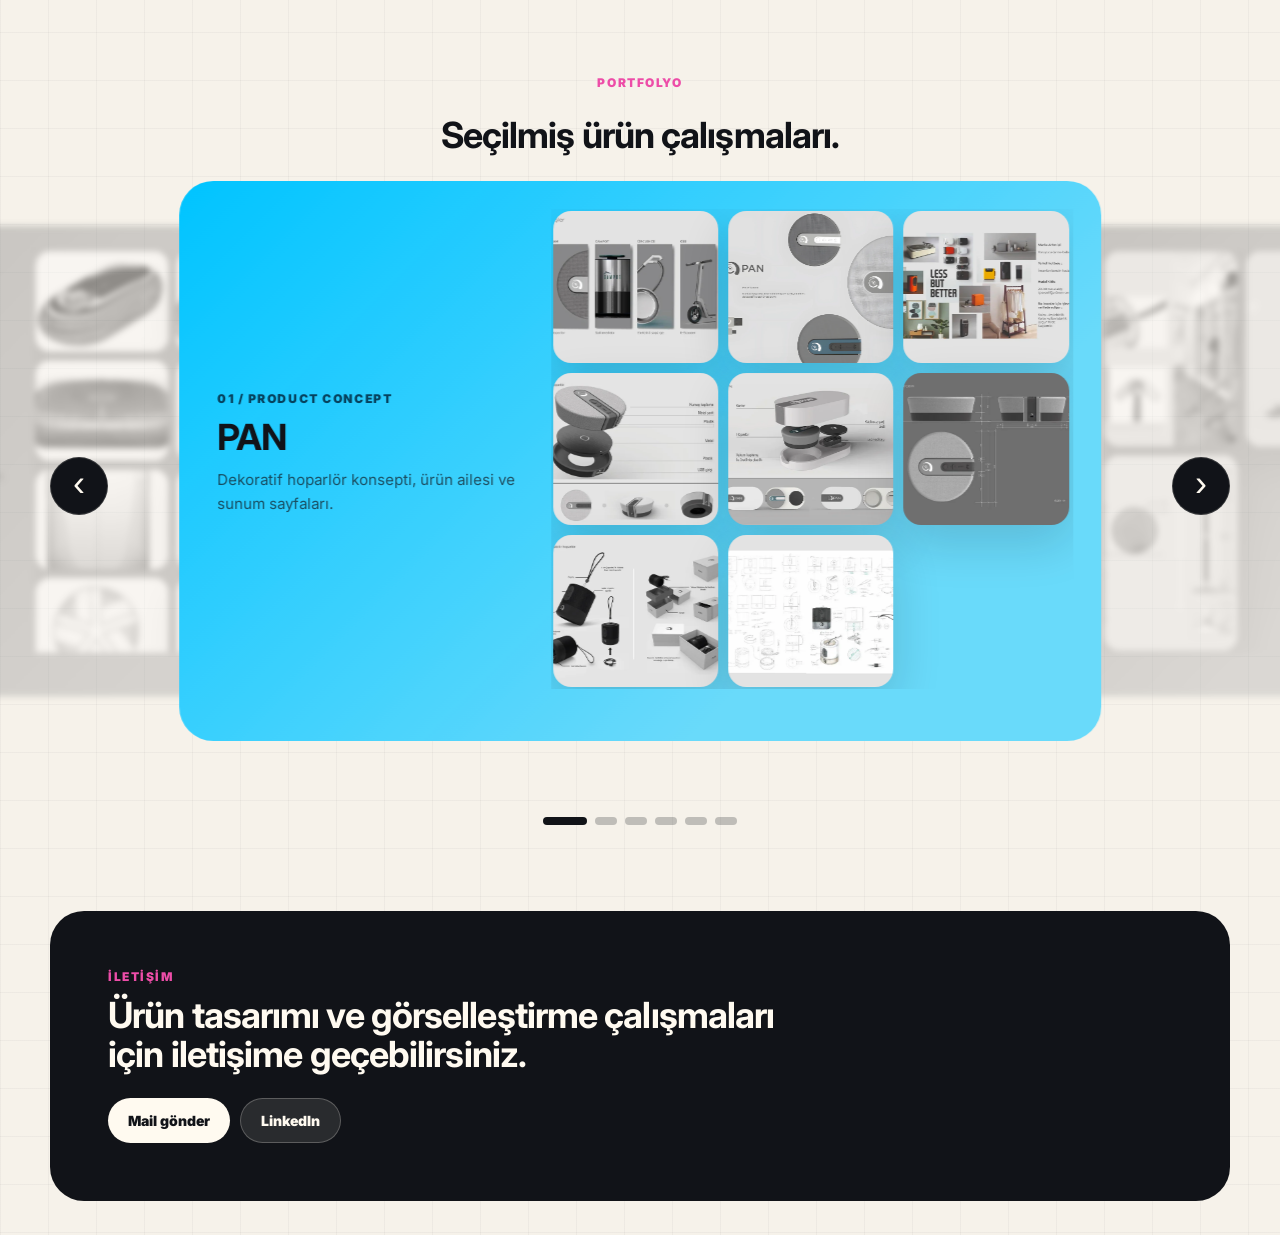
==== commit 88f4ca3c: "Clip hero mesh background" ====
--- a/index.html
+++ b/index.html
@@ -41,11 +41,11 @@
 
     <main id="top">
       <section class="hero-shell">
-        <div class="mesh mesh-blue"></div>
-        <div class="mesh mesh-pink"></div>
-        <div class="mesh mesh-violet"></div>
-        <div class="mesh mesh-mint"></div>
         <div class="hero-panel reveal">
+          <div class="mesh mesh-blue"></div>
+          <div class="mesh mesh-pink"></div>
+          <div class="mesh mesh-violet"></div>
+          <div class="mesh mesh-mint"></div>
           <div class="hero-copy">
             <p class="eyebrow">Endüstriyel Tasarımcı</p>
             <h1>Ürün fikrinden sunuma.</h1>
--- a/styles.css
+++ b/styles.css
@@ -212,7 +212,7 @@
   gap: clamp(24px, 4vw, 50px);
   grid-template-columns: minmax(0, 1fr) 280px;
   min-height: 430px;
-  overflow: visible;
+  overflow: hidden;
   padding: clamp(28px, 5vw, 58px);
   position: relative;
   z-index: 1;
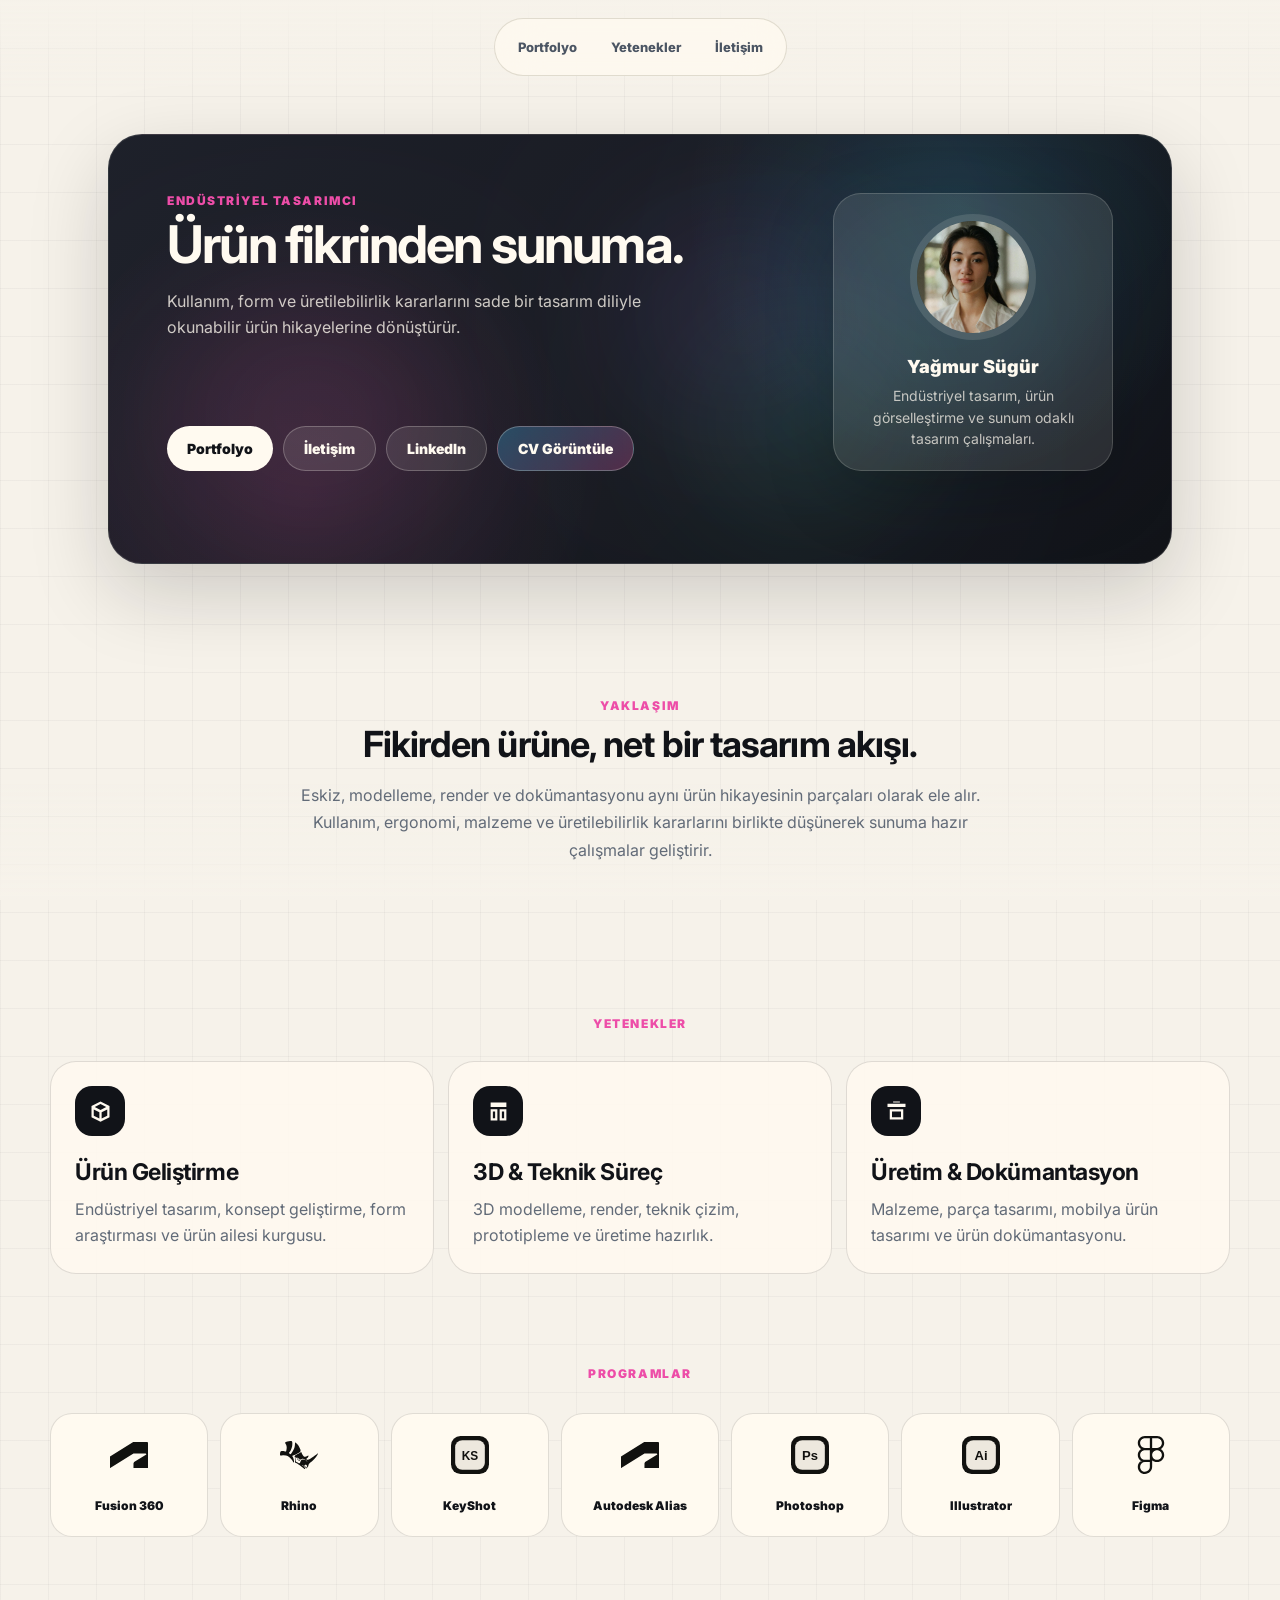
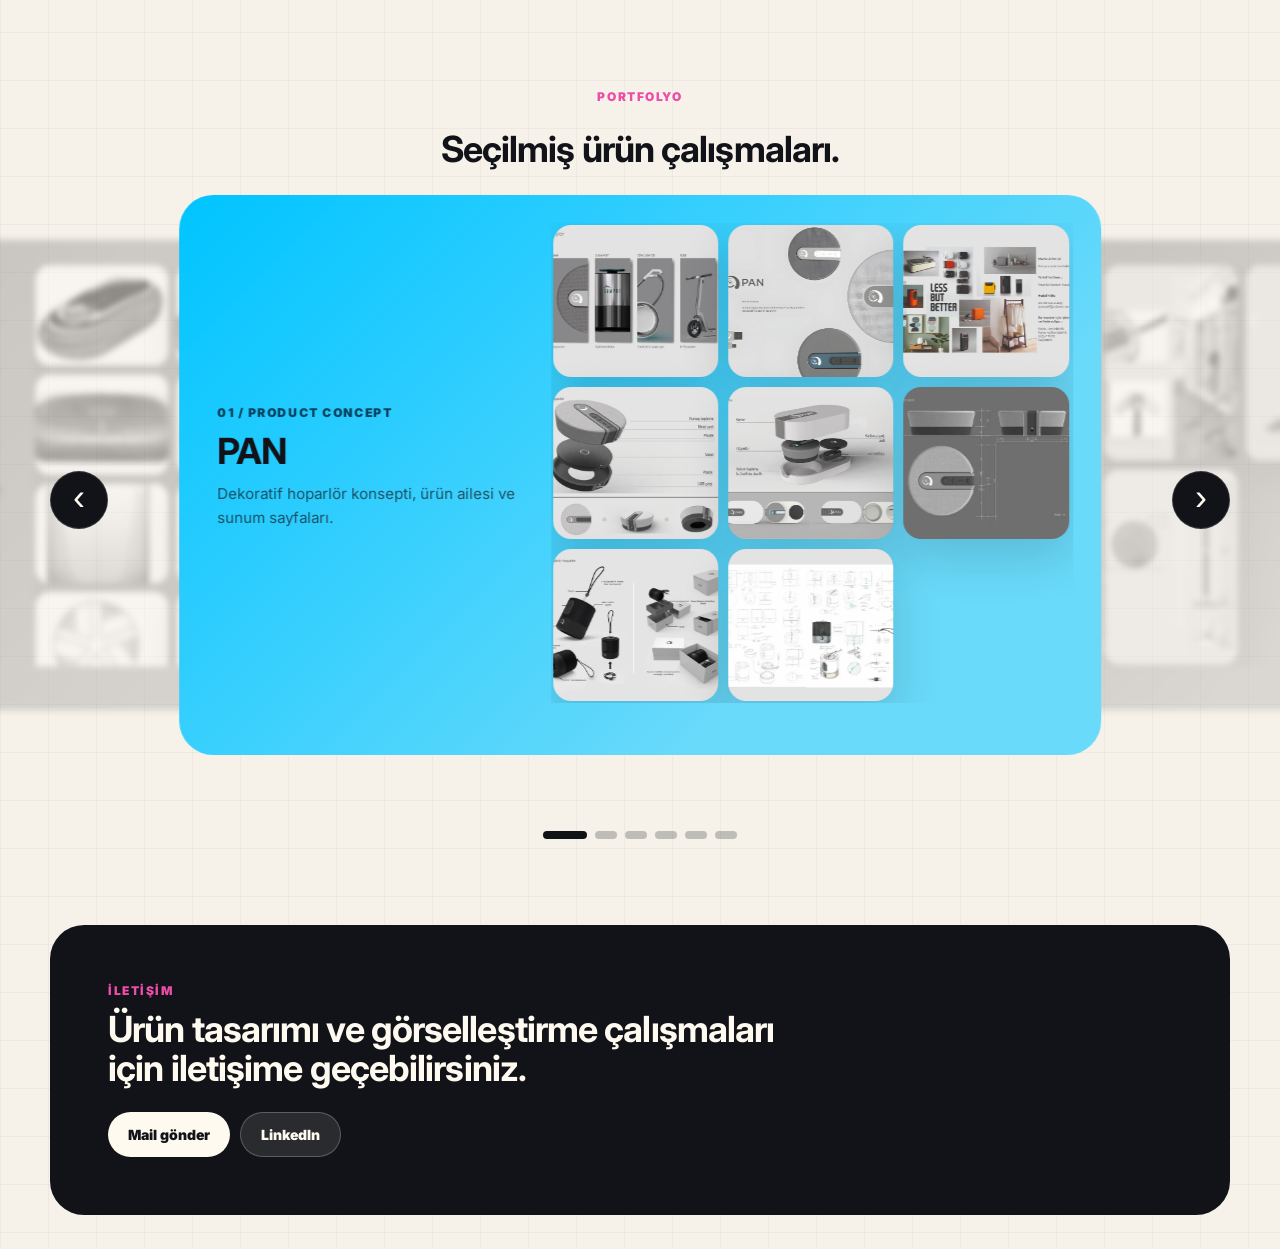
==== commit ab047cad: "Tune hero spacing and CV link" ====
--- a/index.html
+++ b/index.html
@@ -66,7 +66,7 @@
               </a>
               <a
                 class="button ghost"
-                href="assets/cv/Yagmur_Sugur_CV_2026.pdf"
+                href="assets/cv/Yagmur_Sugur_CV_2026.pdf?v=20260612"
                 target="_blank"
                 rel="noreferrer"
               >
--- a/styles.css
+++ b/styles.css
@@ -17,6 +17,7 @@
 }
 
 html {
+  overflow-x: hidden;
   scroll-behavior: smooth;
 }
 
@@ -31,6 +32,7 @@
   font-family: Inter, Arial, sans-serif;
   letter-spacing: 0;
   min-height: 100vh;
+  overflow-x: hidden;
   position: relative;
 }
 
@@ -90,7 +92,7 @@
 }
 
 .hero-shell {
-  padding: 58px 0 44px;
+  padding: 58px;
   position: relative;
 }
 
@@ -154,9 +156,9 @@
 
 .mesh {
   border-radius: 999px;
-  filter: blur(58px);
+  filter: blur(68px);
   mix-blend-mode: screen;
-  opacity: 0.72;
+  opacity: 0.10;
   position: absolute;
   z-index: 0;
 }
@@ -164,43 +166,43 @@
 .mesh-blue {
   animation: meshBlue 14s ease-in-out infinite alternate;
   background: var(--blue);
-  height: 290px;
-  right: 8%;
-  top: 34px;
-  width: 350px;
+  height: 250px;
+  right: 7%;
+  top: 44px;
+  width: 310px;
 }
 
 .mesh-pink {
   animation: meshPink 16s ease-in-out infinite alternate;
   background: var(--pink);
-  bottom: 58px;
-  height: 250px;
-  left: 8%;
-  width: 320px;
+  bottom: 38px;
+  height: 220px;
+  left: 6%;
+  width: 280px;
 }
 
 .mesh-violet {
   animation: meshViolet 18s ease-in-out infinite alternate;
   background: var(--violet);
-  height: 240px;
-  left: 46%;
-  top: 138px;
-  width: 280px;
+  height: 210px;
+  left: 48%;
+  top: 74px;
+  width: 240px;
 }
 
 .mesh-mint {
   animation: meshMint 17s ease-in-out infinite alternate;
   background: var(--mint);
-  bottom: 100px;
-  height: 220px;
-  right: 28%;
-  width: 260px;
+  bottom: 46px;
+  height: 190px;
+  right: 24%;
+  width: 220px;
 }
 
 .hero-panel {
   background:
-    radial-gradient(circle at 80% 16%, rgba(55, 199, 255, 0.24), transparent 17rem),
-    radial-gradient(circle at 18% 84%, rgba(255, 91, 183, 0.2), transparent 18rem),
+    radial-gradient(circle at 80% 16%, rgba(55, 199, 255, 0.12), transparent 17rem),
+    radial-gradient(circle at 18% 84%, rgba(255, 91, 183, 0.1), transparent 18rem),
     linear-gradient(135deg, rgba(30, 33, 43, 0.96), rgba(17, 19, 24, 0.99)),
     var(--hero);
   border: 1px solid rgba(255, 250, 240, 0.12);
@@ -834,11 +836,14 @@
     font-size: 28px;
   }
 
-  .hero-shell,
   .statement,
   .skills-section,
   .portfolio-section {
     padding-block: 48px;
+  }
+
+  .hero-shell {
+    padding: 48px;
   }
 
   .hero-panel,
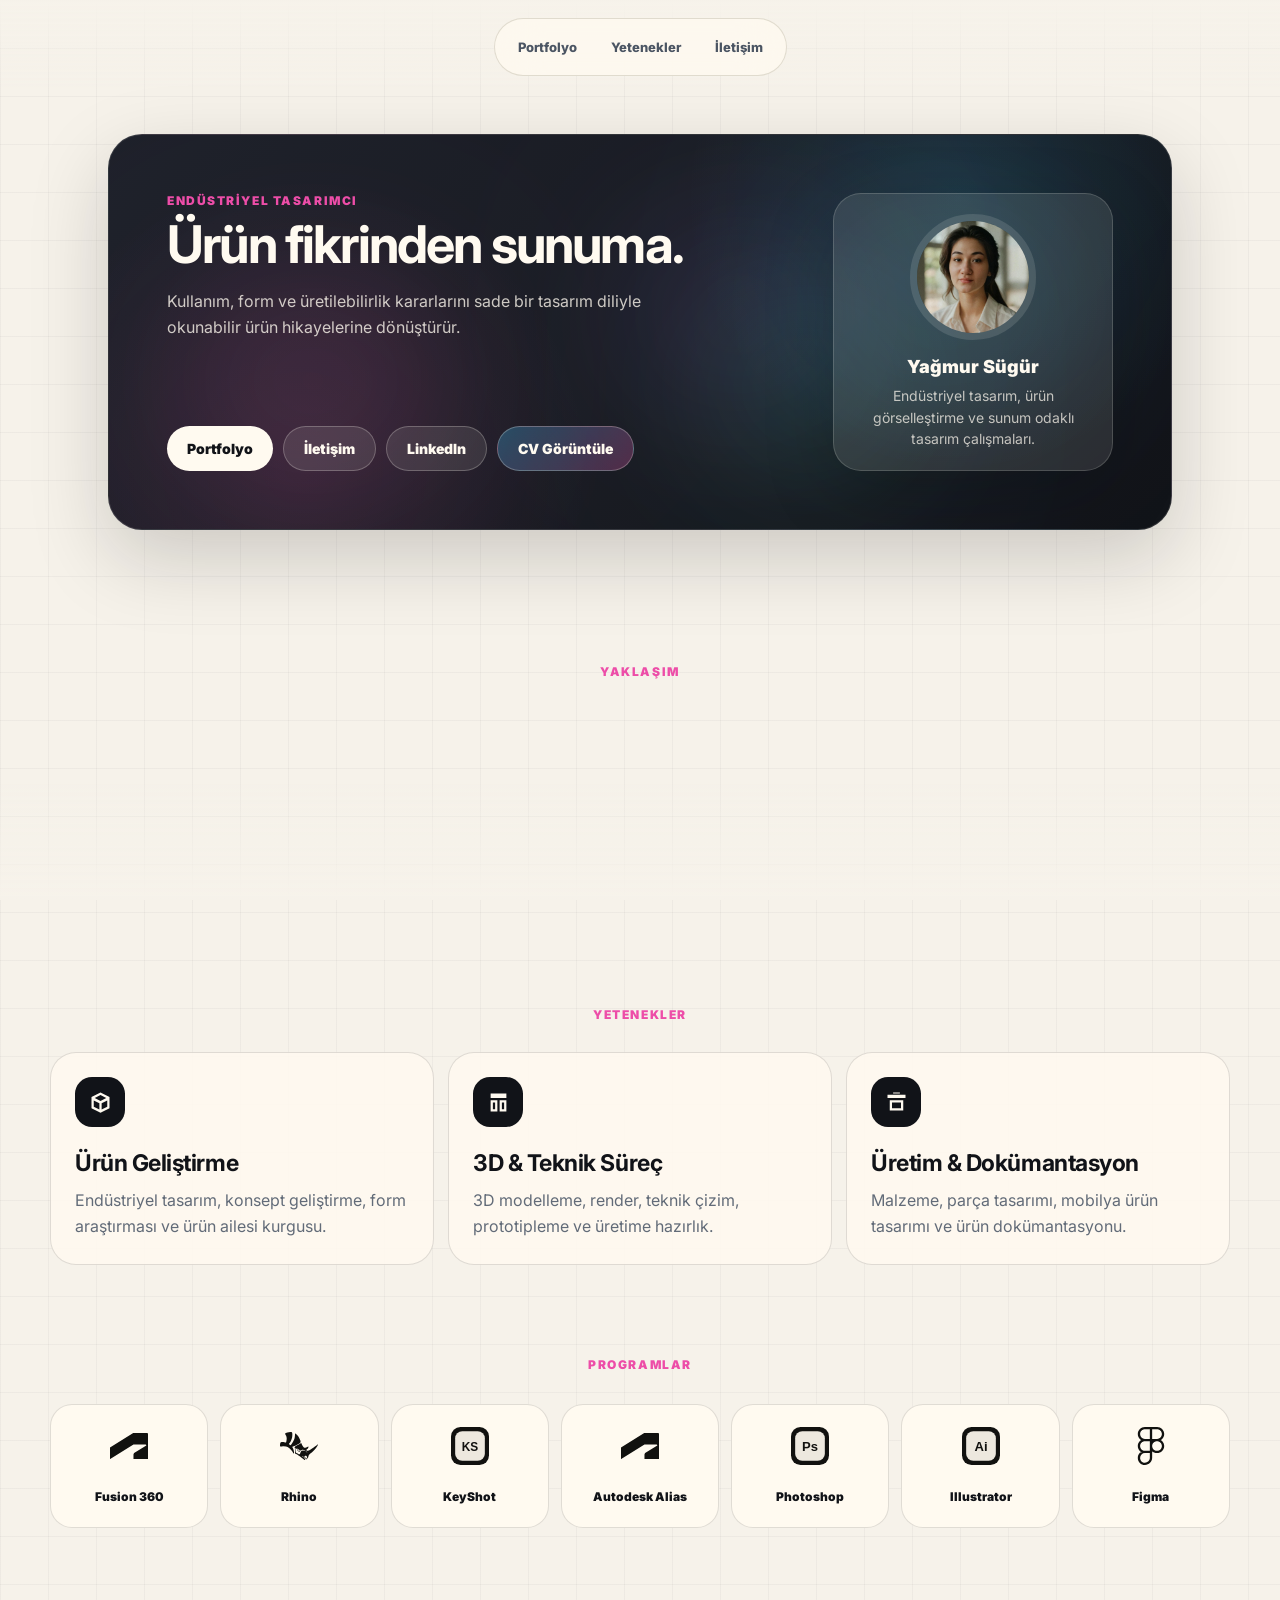
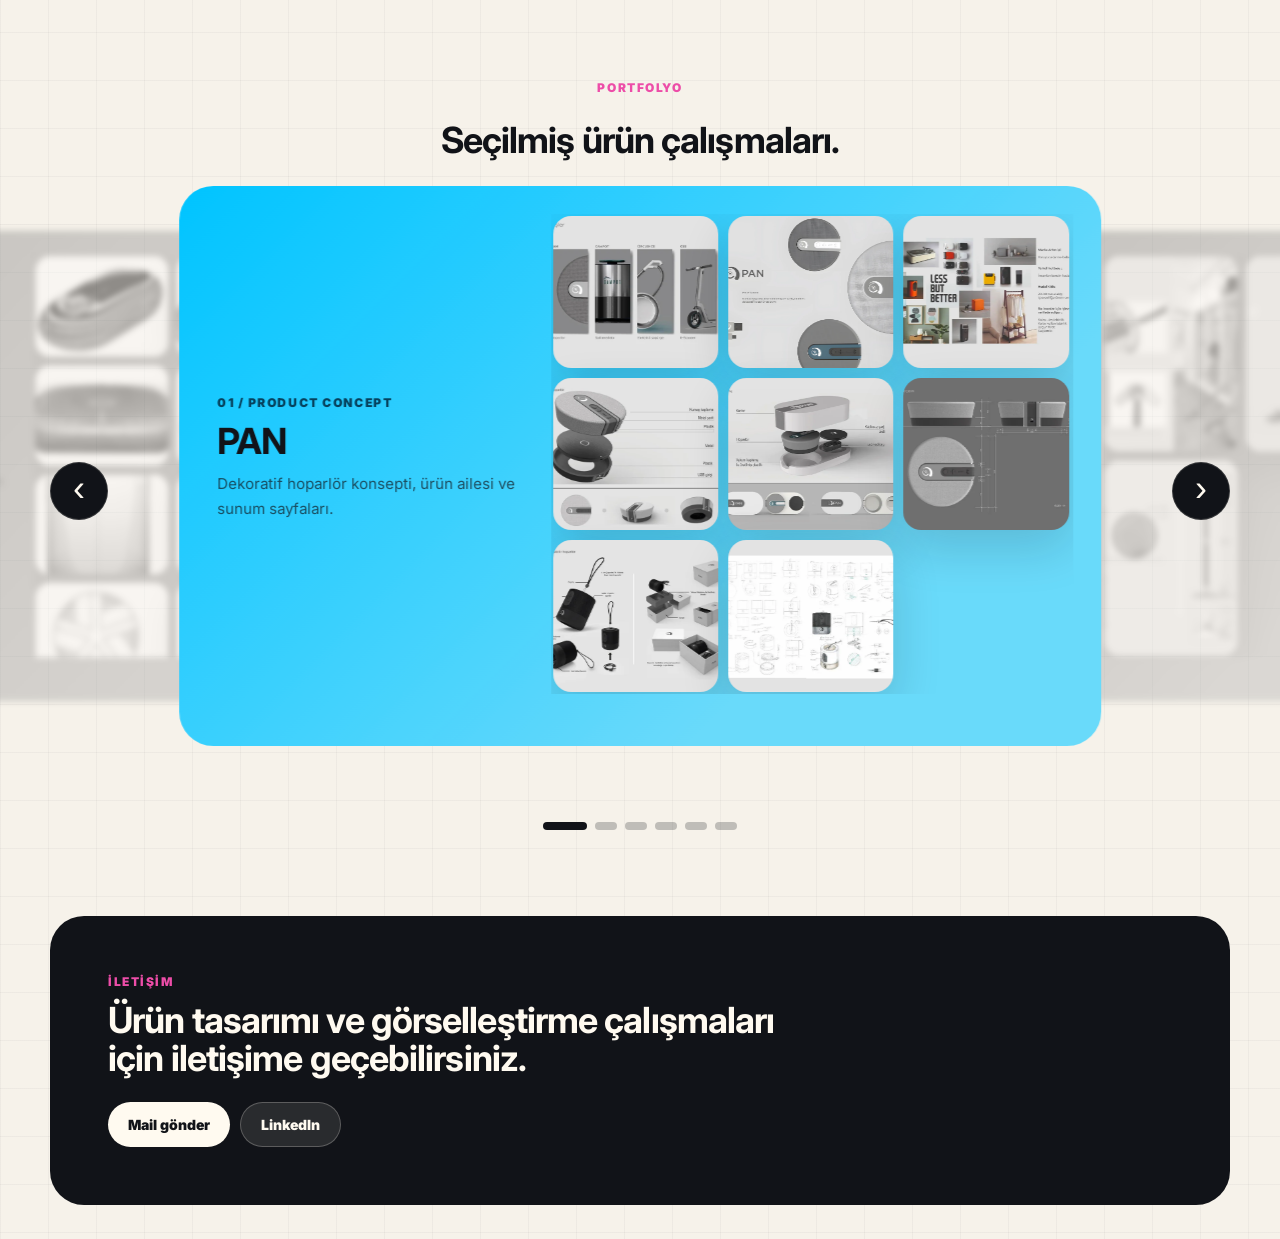
==== commit bfff720c: "Add rotating approach statements" ====
--- a/index.html
+++ b/index.html
@@ -87,12 +87,48 @@
 
       <section class="statement reveal">
         <p class="section-kicker">Yaklaşım</p>
-        <h2>Fikirden ürüne, net bir tasarım akışı.</h2>
-        <p>
-          Eskiz, modelleme, render ve dokümantasyonu aynı ürün hikayesinin parçaları olarak
-          ele alır. Kullanım, ergonomi, malzeme ve üretilebilirlik kararlarını birlikte
-          düşünerek sunuma hazır çalışmalar geliştirir.
-        </p>
+        <div class="statement-rotator" aria-live="polite">
+          <article class="statement-slide">
+            <h2>Fikirden ürüne, net bir tasarım akışı.</h2>
+            <p>Eskiz, modelleme, render ve dokümantasyonu aynı ürün hikayesine bağlar.</p>
+          </article>
+          <article class="statement-slide">
+            <h2>Form, kullanım kadar anlaşılır olmalı.</h2>
+            <p>Ergonomi, oran ve detay kararlarını sade bir ürün diliyle birleştirir.</p>
+          </article>
+          <article class="statement-slide">
+            <h2>Her çizgi üretilebilir bir karara yaklaşır.</h2>
+            <p>Konseptleri yalnızca güzel değil, uygulanabilir ve okunabilir kurgular.</p>
+          </article>
+          <article class="statement-slide">
+            <h2>Malzeme, ürünün karakterini taşır.</h2>
+            <p>Doku, yüzey ve renk seçimlerini kullanım senaryosuyla birlikte düşünür.</p>
+          </article>
+          <article class="statement-slide">
+            <h2>Sunum, tasarımın sessiz anlatıcısıdır.</h2>
+            <p>Render ve sayfa düzenini fikri hızlı kavratacak netlikte kurar.</p>
+          </article>
+          <article class="statement-slide">
+            <h2>Detay, ürünün güven hissini oluşturur.</h2>
+            <p>Birleşim, parça ve yüzey geçişlerini tasarımın doğal parçası olarak ele alır.</p>
+          </article>
+          <article class="statement-slide">
+            <h2>İyi ürün, karmaşayı sakinleştirir.</h2>
+            <p>Kullanıcı ihtiyacını sadeleştirir, gereksiz görsel yükleri azaltır.</p>
+          </article>
+          <article class="statement-slide">
+            <h2>Eskiz, düşünmenin en hızlı yoludur.</h2>
+            <p>Form alternatiflerini erken aşamada görünür ve tartışılabilir hale getirir.</p>
+          </article>
+          <article class="statement-slide">
+            <h2>Teknik süreç, yaratıcı fikri güçlendirir.</h2>
+            <p>Modelleme ve dokümantasyonu fikrin üretime yaklaşan omurgası olarak kullanır.</p>
+          </article>
+          <article class="statement-slide">
+            <h2>Ürün hikayesi tek bir bütün gibi akmalı.</h2>
+            <p>Araştırmadan sunuma kadar her çıktı aynı tasarım niyetini taşır.</p>
+          </article>
+        </div>
       </section>
 
       <section id="skills" class="skills-section reveal">
--- a/styles.css
+++ b/styles.css
@@ -213,7 +213,7 @@
   align-items: start;
   gap: clamp(24px, 4vw, 50px);
   grid-template-columns: minmax(0, 1fr) 280px;
-  min-height: 430px;
+  min-height: auto;
   overflow: hidden;
   padding: clamp(28px, 5vw, 58px);
   position: relative;
@@ -380,12 +380,43 @@
   max-width: 620px;
 }
 
-.statement p:last-child {
+.statement-rotator {
+  min-height: 164px;
+  position: relative;
+}
+
+.statement-slide {
+  animation: statementCycle 100s ease-in-out infinite;
+  inset: 0;
+  opacity: 0;
+  position: absolute;
+  transform: translateY(10px);
+  filter: blur(10px);
+  will-change: filter, opacity, transform;
+}
+
+.statement-slide:nth-child(1) { animation-delay: 0s; }
+.statement-slide:nth-child(2) { animation-delay: 10s; }
+.statement-slide:nth-child(3) { animation-delay: 20s; }
+.statement-slide:nth-child(4) { animation-delay: 30s; }
+.statement-slide:nth-child(5) { animation-delay: 40s; }
+.statement-slide:nth-child(6) { animation-delay: 50s; }
+.statement-slide:nth-child(7) { animation-delay: 60s; }
+.statement-slide:nth-child(8) { animation-delay: 70s; }
+.statement-slide:nth-child(9) { animation-delay: 80s; }
+.statement-slide:nth-child(10) { animation-delay: 90s; }
+
+.statement-slide h2 {
+  margin-inline: auto;
+  max-width: 620px;
+}
+
+.statement-slide p {
   color: var(--muted);
   font-size: 16px;
   line-height: 1.72;
   margin: 18px auto 0;
-  max-width: 720px;
+  max-width: 640px;
 }
 
 .section-heading {
@@ -761,6 +792,14 @@
   to { transform: translateY(calc(-620px - 100%)) rotate(20deg); }
 }
 
+@keyframes statementCycle {
+  0% { opacity: 0; filter: blur(10px); transform: translateY(10px); }
+  1.2% { opacity: 1; filter: blur(0); transform: translateY(0); }
+  8.8% { opacity: 1; filter: blur(0); transform: translateY(0); }
+  10% { opacity: 0; filter: blur(10px); transform: translateY(-10px); }
+  100% { opacity: 0; filter: blur(10px); transform: translateY(-10px); }
+}
+
 @media (max-width: 1080px) {
   .skill-board {
     grid-template-columns: 1fr;
@@ -825,6 +864,7 @@
 @media (max-width: 560px) {
   main,
   .site-header {
+    max-width: calc(100% - 22px);
     width: min(100% - 22px, 1180px);
   }
 
@@ -843,13 +883,21 @@
   }
 
   .hero-shell {
-    padding: 48px;
+    padding: 0;
   }
 
   .hero-panel,
   .project-card {
     border-radius: 24px;
     padding: 18px;
+  }
+
+  .statement {
+    max-width: none;
+  }
+
+  .statement-rotator {
+    min-height: 190px;
   }
 
   .hero-panel {
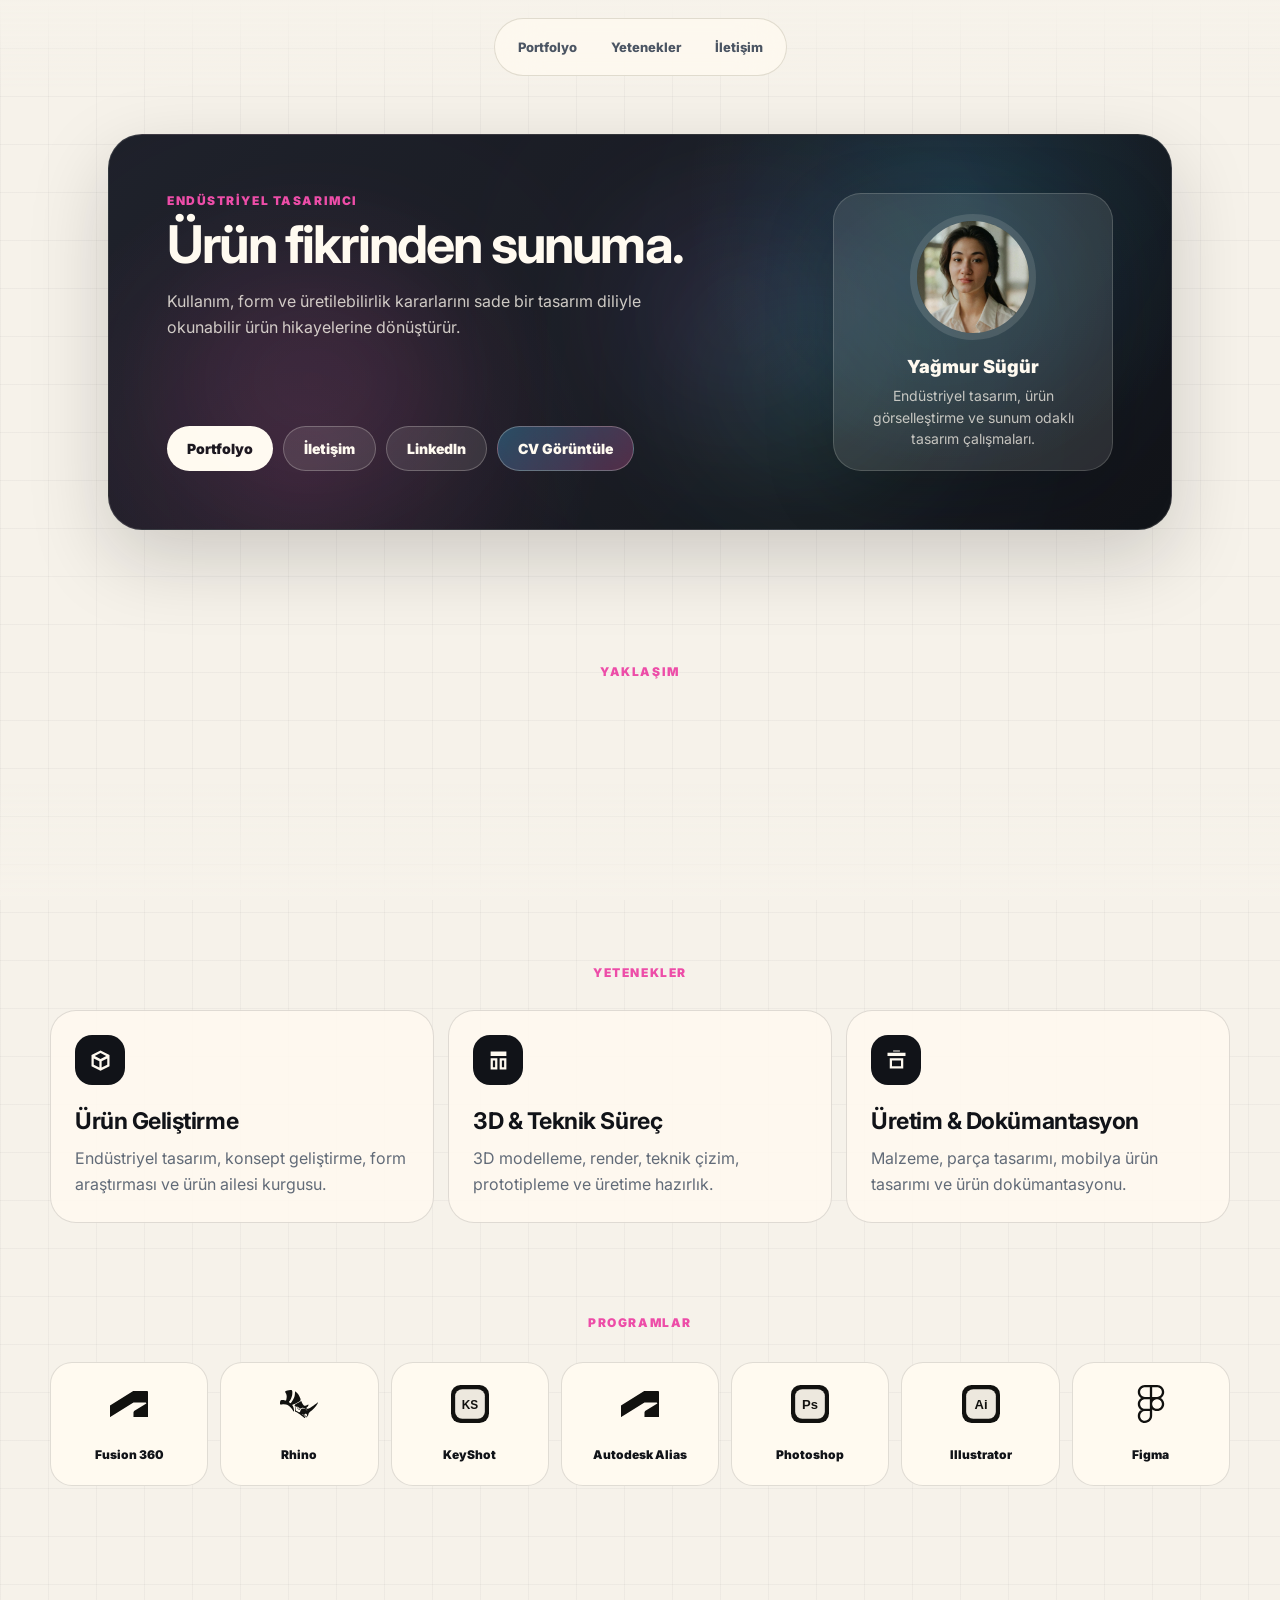
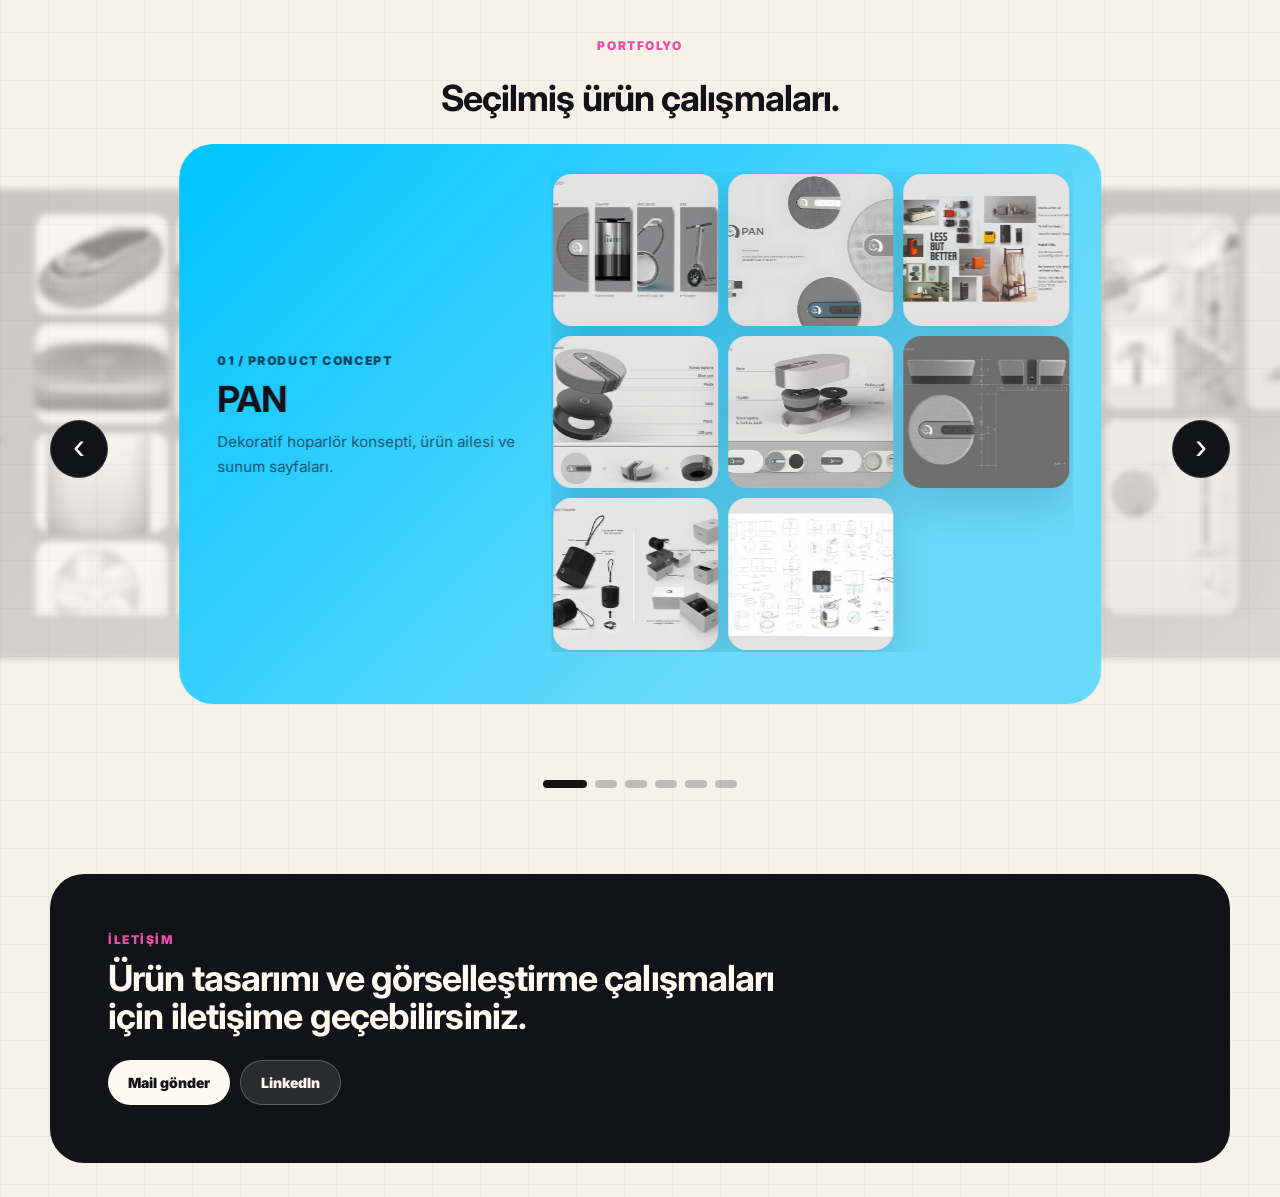
==== commit 375df67d: "Reorder mobile hero profile card" ====
--- a/index.html
+++ b/index.html
@@ -53,26 +53,6 @@
               Kullanım, form ve üretilebilirlik kararlarını sade bir tasarım diliyle
               okunabilir ürün hikayelerine dönüştürür.
             </p>
-            <div class="hero-actions">
-              <a class="button primary" href="#portfolio">Portfolyo</a>
-              <a class="button secondary" href="#contact">İletişim</a>
-              <a
-                class="button secondary"
-                href="https://www.linkedin.com/in/yagmursugur/"
-                target="_blank"
-                rel="noreferrer"
-              >
-                LinkedIn
-              </a>
-              <a
-                class="button ghost"
-                href="assets/cv/Yagmur_Sugur_CV_2026.pdf?v=20260612"
-                target="_blank"
-                rel="noreferrer"
-              >
-                CV Görüntüle
-              </a>
-            </div>
           </div>
 
           <aside class="identity-card" aria-label="Yağmur Sügür hakkında">
@@ -82,6 +62,27 @@
               <p>Endüstriyel tasarım, ürün görselleştirme ve sunum odaklı tasarım çalışmaları.</p>
             </div>
           </aside>
+
+          <div class="hero-actions">
+            <a class="button primary" href="#portfolio">Portfolyo</a>
+            <a class="button secondary" href="#contact">İletişim</a>
+            <a
+              class="button secondary"
+              href="https://www.linkedin.com/in/yagmursugur/"
+              target="_blank"
+              rel="noreferrer"
+            >
+              LinkedIn
+            </a>
+            <a
+              class="button ghost"
+              href="assets/cv/Yagmur_Sugur_CV_2026.pdf?v=20260612"
+              target="_blank"
+              rel="noreferrer"
+            >
+              CV Görüntüle
+            </a>
+          </div>
         </div>
       </section>
 
--- a/styles.css
+++ b/styles.css
@@ -222,10 +222,9 @@
 
 .hero-copy {
   align-self: start;
-  display: flex;
-  flex-direction: column;
+  grid-column: 1;
+  grid-row: 1;
   max-width: 660px;
-  min-height: 278px;
   position: relative;
   z-index: 2;
 }
@@ -284,7 +283,10 @@
 }
 
 .hero-actions {
-  margin-top: auto;
+  align-self: end;
+  grid-column: 1;
+  grid-row: 2;
+  margin-top: 0;
   padding-top: 0;
 }
 
@@ -331,6 +333,8 @@
   border-radius: 28px;
   box-shadow: 0 22px 70px rgba(0, 0, 0, 0.18);
   display: grid;
+  grid-column: 2;
+  grid-row: 1 / span 2;
   height: fit-content;
   justify-items: center;
   padding: 20px;
@@ -367,6 +371,14 @@
 .skills-section,
 .portfolio-section {
   padding: 76px 0;
+}
+
+.statement {
+  padding-bottom: 64px;
+}
+
+.skills-section {
+  padding-top: 46px;
 }
 
 .statement {
@@ -877,13 +889,23 @@
   }
 
   .statement,
-  .skills-section,
   .portfolio-section {
-    padding-block: 48px;
+    margin-top: 64px;
+    padding-block: 0;
+  }
+
+  .skills-section {
+    margin-top: 64px;
+    padding-block: 0;
+  }
+
+  .program-section {
+    margin-top: 64px;
   }
 
   .hero-shell {
     padding: 0;
+    margin-top: 24px;
   }
 
   .hero-panel,
@@ -901,13 +923,16 @@
   }
 
   .hero-panel {
-    gap: 14px;
-    grid-template-columns: minmax(0, 1fr) 132px;
+    align-items: start;
+    gap: 22px;
+    grid-template-columns: 1fr;
     min-height: auto;
   }
 
   .hero-copy {
-    min-height: 312px;
+    grid-column: 1;
+    grid-row: 1;
+    min-height: auto;
   }
 
   .hero-copy p:not(.eyebrow) {
@@ -917,7 +942,9 @@
 
   .hero-actions {
     gap: 8px;
-    margin-top: 20px;
+    grid-column: 1;
+    grid-row: 3;
+    margin-top: 0;
   }
 
   .button {
@@ -927,28 +954,34 @@
   }
 
   .identity-card {
-    border-radius: 20px;
-    justify-self: end;
-    min-height: 312px;
-    max-width: 132px;
-    padding: 12px;
+    border-radius: 24px;
+    display: grid;
+    gap: 18px;
+    grid-column: 1;
+    grid-template-columns: 86px minmax(0, 1fr);
+    grid-row: 2;
+    justify-self: stretch;
+    min-height: 0;
+    max-width: none;
+    padding: 14px;
+    text-align: left;
   }
 
   .identity-card img {
-    border-width: 4px;
-    height: 82px;
-    margin-bottom: 10px;
-    width: 82px;
+    border-width: 5px;
+    height: 86px;
+    margin-bottom: 0;
+    width: 86px;
   }
 
   .profile-name {
+    font-size: 18px;
+    margin-bottom: 6px;
+  }
+
+  .identity-card p:not(.profile-name) {
     font-size: 13px;
-    margin-bottom: 6px;
-  }
-
-  .identity-card p:not(.profile-name) {
-    font-size: 10px;
-    line-height: 1.38;
+    line-height: 1.42;
   }
 
   .project-gallery {
@@ -958,13 +991,40 @@
   }
 
   .carousel-stage {
-    min-height: 665px;
+    min-height: 590px;
+  }
+
+  .project-carousel {
+    cursor: grab;
+    gap: 0;
+    grid-template-columns: 1fr;
+    margin-inline: 0;
+    padding-inline: 0;
+    touch-action: pan-y;
+    user-select: none;
+    width: 100%;
+  }
+
+  .carousel-control {
+    display: none;
+  }
+
+  .carousel-dots {
+    grid-column: 1;
   }
 
   .project-card {
     gap: 18px;
-    min-height: 600px;
-    width: min(82vw, 360px);
+    min-height: 540px;
+    width: 100%;
+  }
+
+  .portfolio-section {
+    padding-bottom: 86px;
+  }
+
+  .contact {
+    margin-top: 42px;
   }
 
   .project-info {
@@ -986,32 +1046,22 @@
 }
 
 @media (max-width: 360px) {
-  .hero-panel {
-    grid-template-columns: 1fr;
-  }
-
   .hero-copy {
     min-height: auto;
   }
 
   .identity-card {
-    justify-self: start;
-    min-height: auto;
-    max-width: 190px;
-  }
-
-  .project-carousel {
-    grid-template-columns: 36px minmax(0, 1fr) 36px;
-  }
-
-  .carousel-control {
-    font-size: 24px;
-    height: 36px;
-    width: 36px;
+    gap: 14px;
+    grid-template-columns: 74px minmax(0, 1fr);
+  }
+
+  .identity-card img {
+    height: 74px;
+    width: 74px;
   }
 
   .project-card {
-    width: min(80vw, 310px);
+    width: 100%;
   }
 }
 
